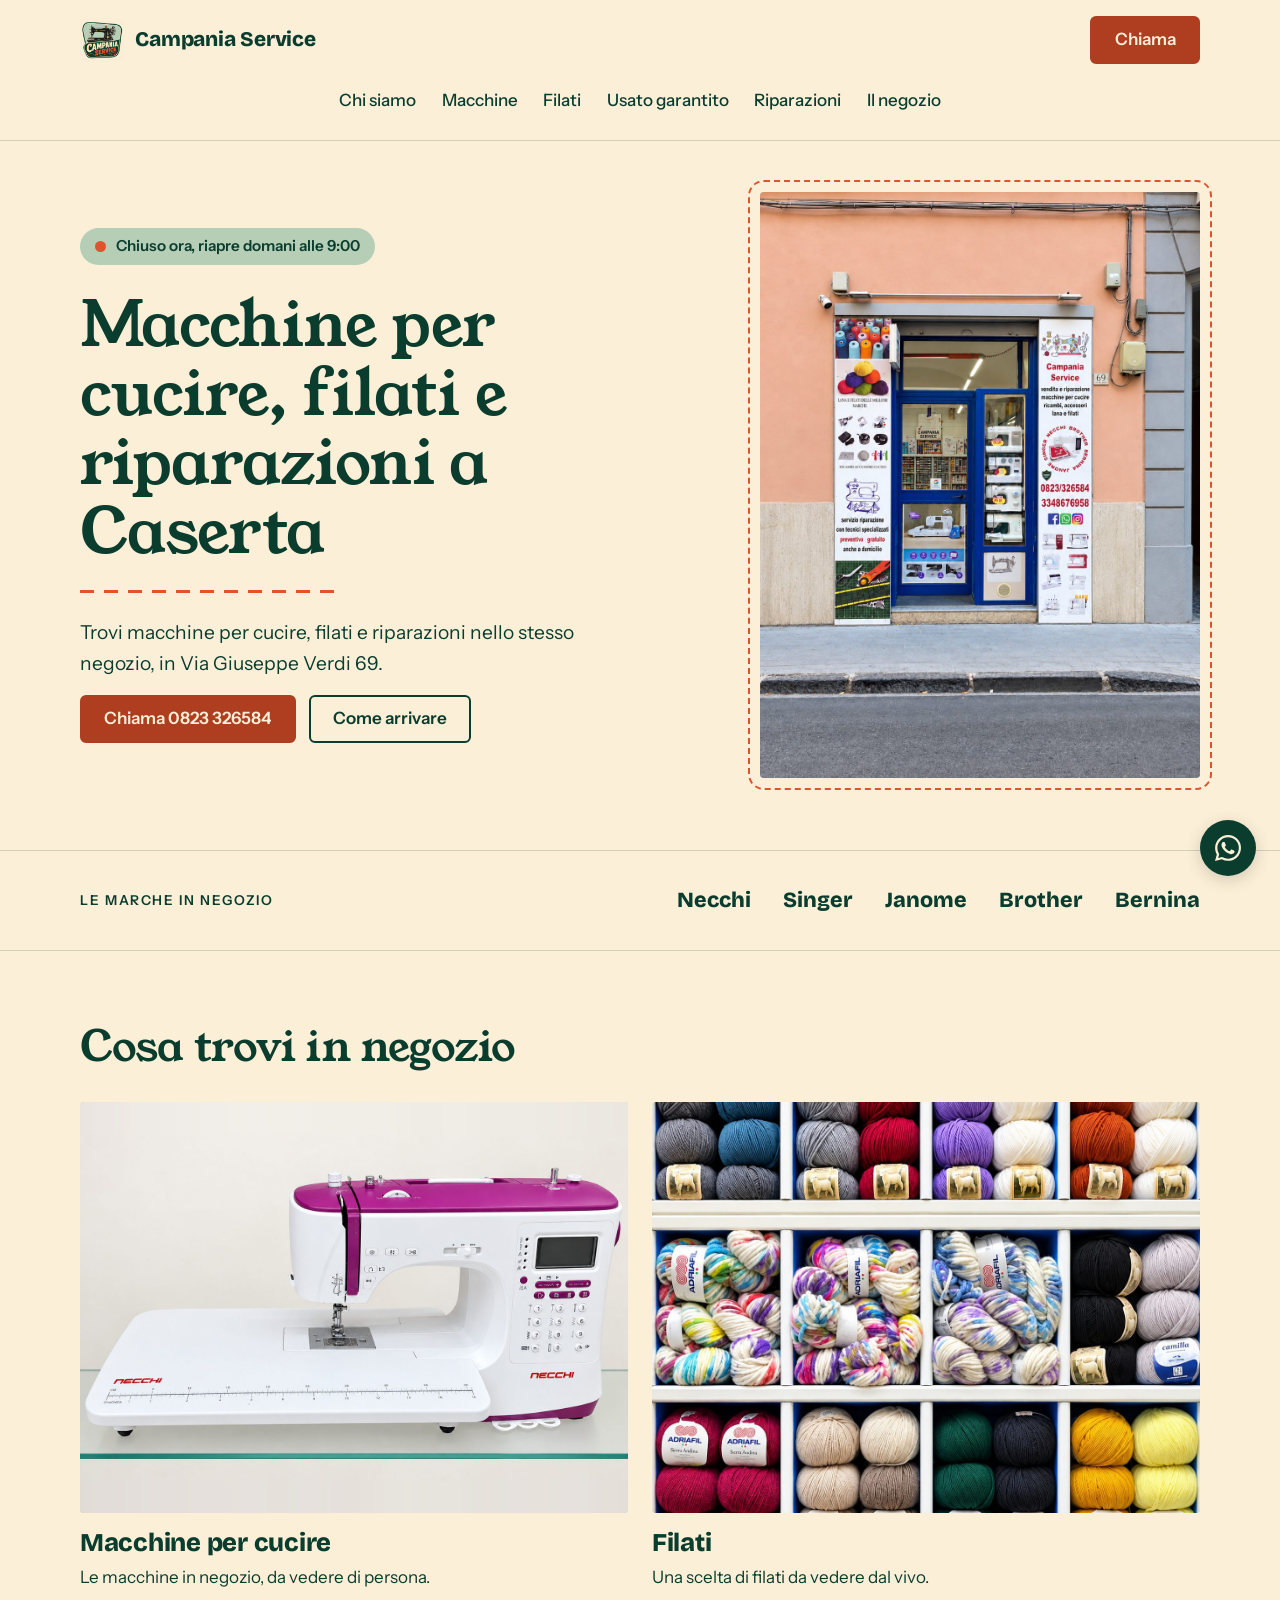
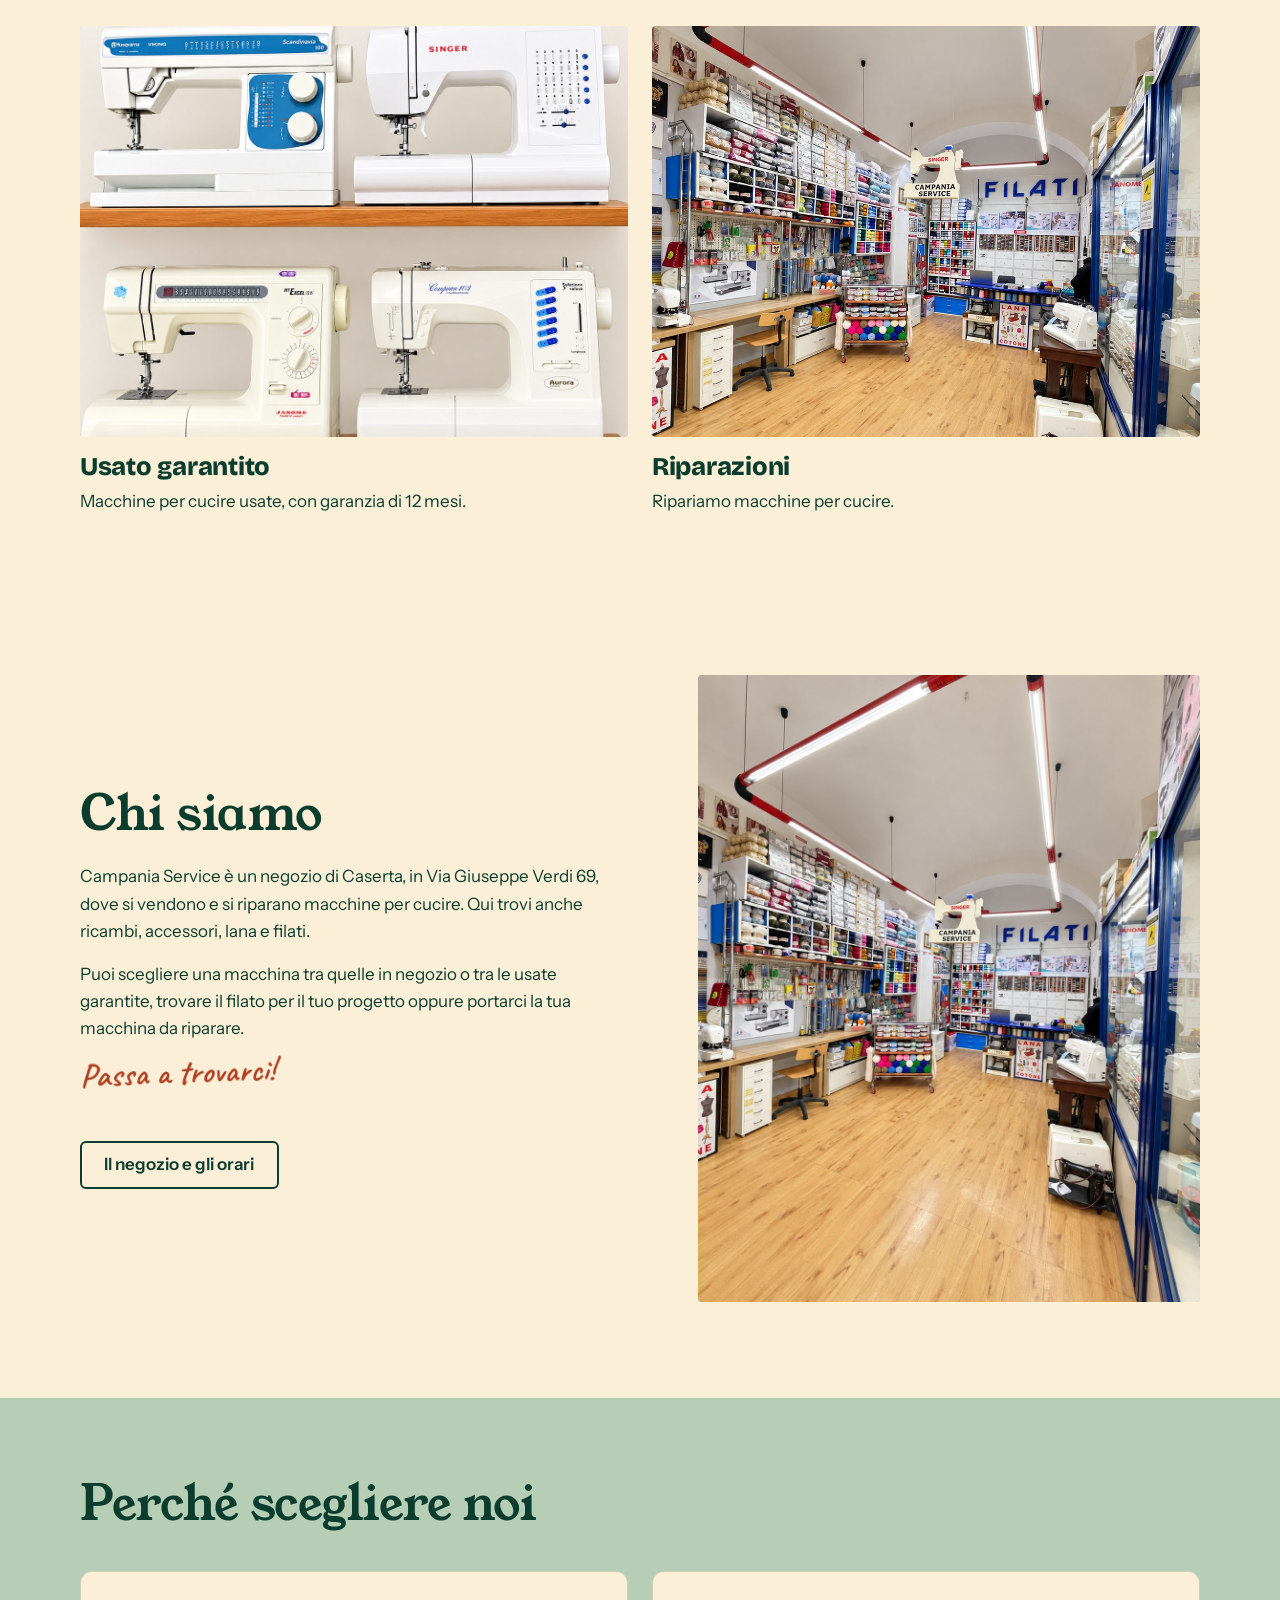
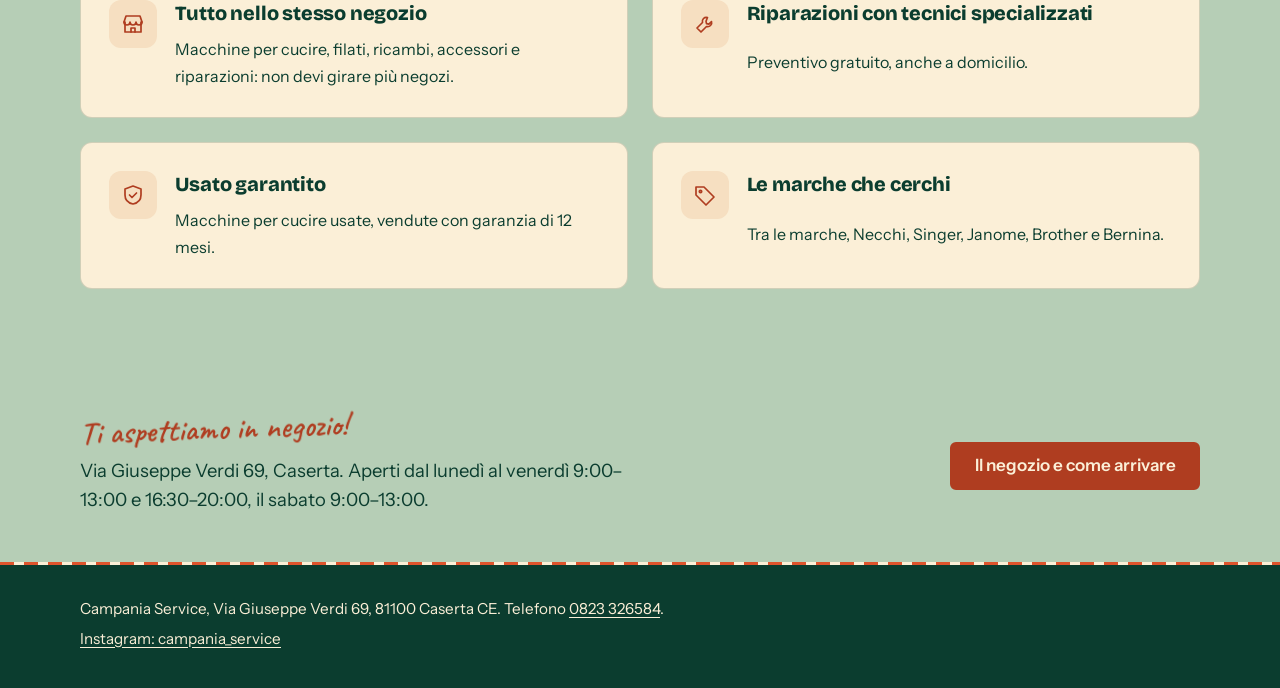
==== index.html @ 5ee9bfbf "Add files via upload" ====
<!DOCTYPE html>

<html lang="it">
<head>
<meta charset="utf-8"/>
<meta content="width=device-width, initial-scale=1" name="viewport"/>
<title>Campania Service | Macchine per cucire, filati e riparazioni a Caserta</title>
<meta content="Campania Service a Caserta: macchine per cucire, usato garantito, filati e riparazioni. Via Giuseppe Verdi 69. Telefono 0823 326584." name="description"/>
<meta content="website" property="og:type"/>
<meta content="it_IT" property="og:locale"/>
<meta content="Campania Service | Macchine per cucire, filati e riparazioni a Caserta" property="og:title"/>
<meta content="Macchine per cucire, usato garantito, filati e riparazioni in Via Giuseppe Verdi 69, Caserta." property="og:description"/>
<meta content="#0B3D2F" name="theme-color"/>
<link href="images/favicon.png" rel="icon" type="image/png"/>
<link href="images/apple-touch-icon.png" rel="apple-touch-icon"/>
<link href="https://fonts.googleapis.com" rel="preconnect"/>
<link crossorigin="" href="https://fonts.gstatic.com" rel="preconnect"/>
<link href="https://fonts.googleapis.com/css2?family=Bricolage+Grotesque:opsz,wght@12..96,600;12..96,800&amp;family=Caveat:wght@600&amp;family=Instrument+Sans:wght@400;500;600&amp;family=Young+Serif&amp;display=swap" rel="stylesheet"/>

<link href="style.css?v=20261009-verde" rel="stylesheet"/>
<script type="application/ld+json">
{
  "@context": "https://schema.org",
  "@type": "LocalBusiness",
  "name": "Campania Service",
  "description": "Negozio di macchine per cucire, usato garantito, filati e riparazioni a Caserta.",
  "telephone": "+390823326584",
  "address": {
    "@type": "PostalAddress",
    "streetAddress": "Via Giuseppe Verdi, 69",
    "postalCode": "81100",
    "addressLocality": "Caserta",
    "addressRegion": "CE",
    "addressCountry": "IT"
  },
  "sameAs": ["https://instagram.com/campania_service"],
  "openingHoursSpecification": [
    {"@type": "OpeningHoursSpecification", "dayOfWeek": ["Monday","Tuesday","Wednesday","Thursday","Friday"], "opens": "09:00", "closes": "13:00"},
    {"@type": "OpeningHoursSpecification", "dayOfWeek": ["Monday","Tuesday","Wednesday","Thursday","Friday"], "opens": "16:30", "closes": "20:00"},
    {"@type": "OpeningHoursSpecification", "dayOfWeek": "Saturday", "opens": "09:00", "closes": "13:00"}
  ]
}
</script>
</head>
<body>
<a class="skip" href="#contenuto">Vai al contenuto</a>
<header>
<div class="wrap bar">
<a class="brand" href="index.html"><img alt="" class="brand-mark" height="1254" src="images/logo-campania-service.jpg" width="1254"/><span>Campania Service</span></a>
<nav aria-label="Menu principale">
<a href="index.html#chi-siamo">Chi siamo</a>
<a href="macchine.html">Macchine</a>
<a href="filati.html">Filati</a>
<a href="usato-garantito.html">Usato garantito</a>
<a href="riparazioni.html">Riparazioni</a>
<a href="il-negozio.html">Il negozio</a>
</nav>
<a class="btn primary" href="tel:+390823326584">Chiama</a>
</div>
</header>
<main id="contenuto">
<section class="hero">
<div class="wrap">
<div>
<p class="status" data-state="unknown" id="status">Controllo gli orari</p>
<h1>Macchine per cucire, filati e riparazioni a Caserta</h1>
<div aria-hidden="true" class="stitch draw"></div>
<p class="lead">Trovi macchine per cucire, filati e riparazioni nello stesso negozio, in Via Giuseppe Verdi 69.</p>
<div class="btns">
<a class="btn primary" href="tel:+390823326584">Chiama 0823 326584</a>
<a class="btn" href="https://www.google.com/maps/search/?api=1&amp;query=Campania%20Service%20Via%20Giuseppe%20Verdi%2069%2081100%20Caserta%20CE" rel="noopener" target="_blank">Come arrivare</a>
</div>
</div>
<div class="frame rv">
<img alt="Facciata del negozio Campania Service in Via Giuseppe Verdi 69, a Caserta" fetchpriority="high" height="1400" src="images/facciata.jpg" width="1050"/>
</div>
</div>
</section>
<section aria-label="Marche in negozio" class="brand-strip"><div class="wrap"><p>Le marche in negozio</p><div class="brand-list"><span>Necchi</span><span>Singer</span><span>Janome</span><span>Brother</span><span>Bernina</span></div></div></section>
<section class="home-sec">
<div class="wrap">
<h2 class="fx">Cosa trovi in negozio</h2>
<div class="tiles">
<a class="tile" href="macchine.html">
<span class="frame rv"><img alt="Macchina per cucire Necchi viola" height="883" loading="lazy" src="images/macchine-1.jpg" width="1400"/></span>
<h3 class="fx">Macchine per cucire</h3>
<p class="fx">Le macchine in negozio, da vedere di persona.</p>
</a>
<a class="tile" href="filati.html">
<span class="frame rv"><img alt="Gomitoli di lana colorati" height="1254" loading="lazy" src="images/filati-1.jpg" width="1254"/></span>
<h3 class="fx">Filati</h3>
<p class="fx">Una scelta di filati da vedere dal vivo.</p>
</a>
<a class="tile" href="usato-garantito.html">
<span class="frame rv"><img alt="Macchine per cucire usate garantite" height="1221" loading="lazy" src="images/usato-1.jpg" width="1289"/></span>
<h3 class="fx">Usato garantito</h3>
<p class="fx">Macchine per cucire usate, con garanzia di 12 mesi.</p>
</a>
<a class="tile" href="riparazioni.html">
<span class="frame rv"><img alt="Interno del negozio" height="1400" loading="lazy" src="images/interno-1.jpg" style="object-position:center 45%" width="1050"/></span>
<h3 class="fx">Riparazioni</h3>
<p class="fx">Ripariamo macchine per cucire.</p>
</a>
</div>
</div>
</section>
<section class="about" id="chi-siamo">
<div class="wrap about-grid">
<div class="about-text">
<h2 class="fx">Chi siamo</h2>
<p class="fx">Campania Service è un negozio di Caserta, in Via Giuseppe Verdi 69, dove si vendono e si riparano macchine per cucire. Qui trovi anche ricambi, accessori, lana e filati.</p>
<p class="fx">Puoi scegliere una macchina tra quelle in negozio o tra le usate garantite, trovare il filato per il tuo progetto oppure portarci la tua macchina da riparare.</p>
<p class="hand fx">Passa a trovarci!</p>
<div class="btns fx"><a class="btn" href="il-negozio.html">Il negozio e gli orari</a></div>
</div>
<div class="about-photos">
<div class="frame rv about-main"><img alt="Interno del negozio: scaffali di lana e filati, macchine per cucire in vetrina" height="1400" loading="lazy" src="images/interno-1.jpg" width="1050"/></div>
</div>
</div>
</section>
<section class="why" id="perche">
<div class="wrap">
<h2 class="fx">Perché scegliere noi</h2>
<div class="why-grid">
<article class="why-item fx">
<span class="ico"><svg aria-hidden="true" fill="none" height="24" stroke="currentColor" stroke-width="1.7" viewbox="0 0 24 24" width="24"><path d="M4 10v10h16V10"></path><path d="M3 10l2-6h14l2 6"></path><path d="M3 10c0 1.7 1.3 3 3 3s3-1.3 3-3c0 1.7 1.3 3 3 3s3-1.3 3-3c0 1.7 1.3 3 3 3s3-1.3 3-3"></path><path d="M10 20v-4h4v4"></path></svg></span>
<h3>Tutto nello stesso negozio</h3>
<p>Macchine per cucire, filati, ricambi, accessori e riparazioni: non devi girare più negozi.</p>
</article>
<article class="why-item fx">
<span class="ico"><svg aria-hidden="true" fill="none" height="24" stroke="currentColor" stroke-width="1.7" viewbox="0 0 24 24" width="24"><path d="M14.5 5.5a4 4 0 00-5 5L4 16l4 4 5.5-5.5a4 4 0 005-5l-2.6 2.6-2.4-.5-.5-2.4z"></path></svg></span>
<h3>Riparazioni con tecnici specializzati</h3>
<p>Preventivo gratuito, anche a domicilio.</p>
</article>
<article class="why-item fx">
<span class="ico"><svg aria-hidden="true" fill="none" height="24" stroke="currentColor" stroke-width="1.7" viewbox="0 0 24 24" width="24"><path d="M12 3l8 3v6c0 4.5-3.2 8-8 9-4.8-1-8-4.5-8-9V6z"></path><path d="M8.5 12l2.5 2.5 4.5-4.5"></path></svg></span>
<h3>Usato garantito</h3>
<p>Macchine per cucire usate, vendute con garanzia di 12 mesi.</p>
</article>
<article class="why-item fx">
<span class="ico"><svg aria-hidden="true" fill="none" height="24" stroke="currentColor" stroke-width="1.7" viewbox="0 0 24 24" width="24"><path d="M3 12V4h8l10 10-8 8z"></path><circle cx="7.5" cy="8.5" r="1.2"></circle></svg></span>
<h3>Le marche che cerchi</h3>
<p>Tra le marche, Necchi, Singer, Janome, Brother e Bernina.</p>
</article>
</div>
</div>
</section>
<section class="band">
<div class="wrap fx">
<div>
<p class="hand">Ti aspettiamo in negozio!</p>
<p>Via Giuseppe Verdi 69, Caserta. Aperti dal lunedì al venerdì 9:00–13:00 e 16:30–20:00, il sabato 9:00–13:00.</p>
</div>
<a class="btn primary" href="il-negozio.html">Il negozio e come arrivare</a>
</div>
</section>
</main>
<div aria-hidden="true" class="stitch"></div>
<footer>
<div class="wrap">
<p>Campania Service, Via Giuseppe Verdi 69, 81100 Caserta CE. Telefono <a href="tel:+390823326584">0823 326584</a>.</p>
<p><a href="https://instagram.com/campania_service" rel="noopener" target="_blank">Instagram: campania_service</a></p>
</div>
</footer>
<script src="script.js?v=20261009-2"></script>

<a class="whatsapp-float" href="https://wa.me/393348676958" target="_blank" rel="noopener noreferrer" aria-label="Scrivici su WhatsApp al +39 334 867 6958" title="Scrivici su WhatsApp">
  <svg xmlns="http://www.w3.org/2000/svg" width="26" height="26" viewBox="0 0 24 24" aria-hidden="true" focusable="false">
    <path fill="currentColor" d="M20.52 3.48A11.88 11.88 0 0 0 12.04 0C5.46 0 .11 5.35.11 11.93c0 2.1.55 4.16 1.6 5.98L0 24l6.25-1.64a11.9 11.9 0 0 0 5.79 1.48h.01c6.58 0 11.94-5.35 11.94-11.93a11.85 11.85 0 0 0-3.47-8.43ZM12.04 21.82a9.9 9.9 0 0 1-5.04-1.38l-.36-.21-3.71.97.99-3.62-.24-.37a9.89 9.89 0 0 1-1.51-5.28c0-5.46 4.44-9.9 9.91-9.9a9.83 9.83 0 0 1 7 2.9 9.83 9.83 0 0 1 2.9 7c0 5.46-4.45 9.89-9.94 9.89Zm5.44-7.41c-.3-.15-1.76-.87-2.03-.97-.27-.1-.47-.15-.67.15-.2.3-.77.97-.94 1.17-.17.2-.35.22-.65.07-.3-.15-1.26-.46-2.4-1.48-.89-.79-1.48-1.76-1.66-2.06-.17-.3-.02-.46.13-.61.13-.13.3-.35.45-.52.15-.17.2-.3.3-.5.1-.2.05-.37-.02-.52-.08-.15-.67-1.61-.92-2.21-.24-.58-.49-.5-.67-.51h-.57c-.2 0-.52.07-.79.37-.27.3-1.04 1.02-1.04 2.49s1.07 2.89 1.21 3.09c.15.2 2.1 3.2 5.08 4.49.71.3 1.26.49 1.69.62.71.23 1.35.2 1.86.12.57-.08 1.76-.72 2.01-1.41.25-.7.25-1.29.17-1.41-.07-.13-.27-.2-.57-.35Z"/>
  </svg>
</a>
</body>
</html>
---- style.css ----
:root{
  --ink:#0B3D2F; --paper:#FBEFD7; --mist:#B6CEB6; --denim:#365B46; --thread:#DF542D; --thread-strong:#AF3D20;
  --line:rgba(11,61,47,.18);
  --display:"Young Serif",Georgia,"Times New Roman",serif;
  --head:"Bricolage Grotesque","Arial Narrow",system-ui,sans-serif;
  --hand:"Caveat","Segoe Script","Bradley Hand",cursive;
  --body:"Instrument Sans",system-ui,-apple-system,"Segoe UI",sans-serif;
}
*{box-sizing:border-box}
[hidden]{display:none!important}
html{scroll-behavior:smooth;scroll-padding-top:84px}
body{margin:0;background:var(--paper);color:var(--ink);font:400 1.0625rem/1.6 var(--body)}
img{display:block;max-width:100%}
a{color:inherit}
h1,h2{font-family:var(--display);font-weight:400;line-height:1.1;letter-spacing:-.01em;margin:0}
h3{font-family:var(--head);font-weight:800;line-height:1.1;letter-spacing:-.01em;margin:0}
p{margin:0 0 1rem}
.wrap{width:min(1120px,100% - 2.5rem);margin-inline:auto}
.sr{position:absolute;width:1px;height:1px;overflow:hidden;clip:rect(0 0 0 0);white-space:nowrap}
:focus-visible{outline:3px solid var(--thread);outline-offset:3px}
.skip{position:absolute;left:1rem;top:-4rem;background:var(--ink);color:#FBEFD7;padding:.6rem 1rem;z-index:20}
.skip:focus{top:1rem}

/* punto cucito: motivo ricorrente */
.stitch{height:3px;background:repeating-linear-gradient(90deg,var(--thread) 0 14px,transparent 14px 24px)}
.draw{clip-path:inset(0 100% 0 0);animation:draw 1.2s .25s ease-out forwards}
@keyframes draw{to{clip-path:inset(0 0 0 0)}}

/* header e menu */
header{position:sticky;top:0;z-index:10;background:rgba(251,239,215,.95);backdrop-filter:blur(6px);border-bottom:1px solid var(--line)}
.bar{display:flex;align-items:center;justify-content:space-between;gap:1rem;min-height:68px}
.brand{display:inline-flex;align-items:center;gap:.7rem;font-family:var(--head);font-weight:800;font-size:1.3rem;letter-spacing:-.01em;text-decoration:none}
.brand-mark{height:44px;width:auto}
nav{display:flex;gap:1.6rem;font-weight:500}
nav a{text-decoration:none;padding:.4rem 0;border-bottom:2px solid transparent}
nav a:hover,nav a[aria-current="page"]{border-color:var(--thread)}

/* bottoni */
.btn{display:inline-flex;align-items:center;justify-content:center;min-height:48px;padding:0 1.4rem;border-radius:6px;font-weight:600;text-decoration:none;border:2px solid var(--ink);background:transparent;color:inherit;transition:background .15s,color .15s}
.btn:hover{background:var(--ink);color:#FBEFD7}
.btn.primary{background:var(--thread-strong);border-color:var(--thread-strong);color:#FBEFD7}
.btn.primary:hover{background:#893019;border-color:#893019}
.dark .btn{border-color:#FBEFD7}
.dark .btn:hover{background:#FBEFD7;color:var(--ink)}
.dark .btn.primary{background:var(--thread-strong);border-color:var(--thread-strong);color:#FBEFD7}
.dark .btn.primary:hover{background:#FBEFD7;border-color:#FBEFD7;color:var(--ink)}
.btns{display:flex;flex-wrap:wrap;gap:.8rem}

/* cornici foto */
.frame{position:relative;display:block;width:100%;aspect-ratio:4/3;overflow:hidden;background:var(--mist);border-radius:4px}
.frame img{position:absolute;inset:0;width:100%;height:100%;object-fit:cover}
button.frame{border:0;padding:0;cursor:zoom-in;font:inherit}
.dark .frame{background:#164D39}

/* titolo di pagina */
.page-title{padding:3.2rem 0 2rem}
.page-title h1{font-size:clamp(2.2rem,4.6vw,3.5rem)}
.page-title .stitch{width:min(260px,60%);margin:1.4rem 0}
.page-title p{max-width:38rem;font-size:1.15rem}

/* gallerie */
.gal{display:grid;grid-template-columns:repeat(auto-fill,minmax(280px,1fr));gap:1rem}
.gal.two{grid-template-columns:repeat(2,1fr)}
.gallery-sec{padding:0 0 4.5rem}
.dark{background:var(--ink);color:#FBEFD7}
.dark .page-title{padding-top:3.2rem}
.dark .gallery-sec{padding-bottom:4.5rem}

/* fascia con invito all'azione */
.band{background:var(--mist);padding:3rem 0}
.band .wrap{display:flex;flex-wrap:wrap;align-items:center;justify-content:space-between;gap:1.5rem 3rem}
.band p{max-width:36rem;margin:0;font-size:1.15rem}

/* home */
.hero{padding:3.2rem 0 4.5rem}
.hero .wrap{display:grid;grid-template-columns:1.05fr .95fr;gap:3.5rem;align-items:center}
.hero h1{font-size:clamp(2.4rem,4.9vw,4.1rem)}
.hero .stitch{width:min(260px,60%);margin:1.5rem 0}
.hero p.lead{font-size:1.2rem;max-width:34rem}
.hero .frame{outline:2px dashed var(--thread);outline-offset:10px;aspect-ratio:3/4;max-width:440px;justify-self:end}
.status{display:inline-flex;align-items:center;gap:.6rem;padding:.4rem .95rem;border-radius:999px;background:var(--mist);font-weight:600;font-size:.95rem;margin-bottom:1.6rem}
.status::before{content:"";width:.7rem;height:.7rem;border-radius:50%;background:var(--denim)}
.status[data-state="open"]::before{background:#0B3D2F}
.status[data-state="closed"]::before{background:var(--thread)}
.home-sec{padding:4.5rem 0}
.home-sec h2{font-size:clamp(1.9rem,3.6vw,2.7rem);margin-bottom:2rem}
.tiles{display:grid;grid-template-columns:repeat(2,1fr);gap:2.2rem 1.5rem}
.tile{display:block;text-decoration:none}
.tile h3{font-size:1.6rem;margin:1rem 0 .4rem}
.tile p{margin:0;max-width:30rem}
.tile:hover h3{text-decoration:underline;text-decoration-color:var(--thread);text-decoration-thickness:3px;text-underline-offset:5px}

/* testo semplice (riparazioni) */
.text-sec{padding:0 0 4.5rem}
.facts{max-width:38rem;margin:0 0 2rem;padding:0;list-style:none;border-top:1px dashed var(--line)}
.facts li{padding:.8rem 0;border-bottom:1px dashed var(--line)}

/* contatti */
.contact{display:grid;grid-template-columns:1fr 1fr;gap:3rem;align-items:start;padding:3.5rem 0 4.5rem}
.contact h2{font-size:clamp(1.9rem,3.6vw,2.5rem);margin-bottom:1.2rem}
address{font-style:normal;margin-bottom:1.2rem}
.hours{border-collapse:collapse;width:100%;max-width:26rem;margin-bottom:1.6rem}
.hours th,.hours td{text-align:left;padding:.55rem 0;border-bottom:1px dashed var(--line);font-weight:400;vertical-align:top}
.hours th{width:7.5rem}
.hours tr.today th,.hours tr.today td{font-weight:600}
.map{width:100%;height:100%;min-height:340px;border:0;border-radius:4px;background:var(--mist)}

footer{background:var(--ink);color:#FBEFD7;padding:2rem 0;font-size:.95rem}
footer p{margin:0 0 .3rem}
footer a{text-underline-offset:3px}

/* foto ingrandita */
dialog{border:0;padding:0;background:transparent;max-width:min(96vw,1100px);overflow:visible}
dialog::backdrop{background:rgba(24,31,27,.9)}
dialog img{max-height:84vh;width:auto;margin:0 auto;border-radius:4px}
dialog .x{display:block;margin:0 0 .6rem auto;min-height:44px;padding:0 1.1rem;border:2px solid #FBEFD7;border-radius:6px;background:transparent;color:#FBEFD7;font:600 1rem var(--body);cursor:pointer}
dialog .x:hover{background:#FBEFD7;color:var(--ink)}

@media (max-width:900px){
  .hero .frame{justify-self:center;width:min(100%,440px)}
  .bar{flex-wrap:wrap;gap:.2rem 1rem;padding:.6rem 0 0}
  .brand{order:1;font-size:1.15rem;gap:.55rem}
  .brand-mark{height:38px}
  .bar > .btn{order:2;margin-left:auto;min-height:42px;padding:0 1.1rem}
  nav{order:3;width:100%;gap:1.3rem;overflow-x:auto;white-space:nowrap;padding-bottom:.2rem}
  .hero .wrap,.contact{grid-template-columns:1fr}
  .hero .wrap{gap:2.5rem}
  .hero{padding-top:2rem}
  .home-sec{padding:3.2rem 0}
  .page-title{padding-top:2.2rem}
  .contact{padding:2.5rem 0 3.2rem}
}
@media (max-width:620px){
  .tiles{grid-template-columns:1fr}
  .gal{grid-template-columns:repeat(2,1fr);gap:.7rem}
  .gal.two{grid-template-columns:1fr}
  .btns .btn{width:100%}
}
@media (prefers-reduced-motion:reduce){
  html{scroll-behavior:auto}
  .draw{animation:none;clip-path:none}
}

/* gallerie con foto di forme diverse: si vedono intere, a colonne */
.gal.natural{display:block;columns:3 260px;column-gap:1rem}
.gal.natural .frame{aspect-ratio:auto;margin:0 0 1rem;break-inside:avoid}
.gal.natural .frame img{position:static;height:auto}
.gal.portrait .frame{aspect-ratio:3/4}
@media (max-width:620px){
  .gal.natural{columns:2;column-gap:.7rem}
  .gal.natural .frame{margin-bottom:.7rem}
  .gal.two.portrait{grid-template-columns:repeat(2,1fr);gap:.7rem}
}

/* telefoni stretti: nome e pulsante restano sulla stessa riga */
@media (max-width:430px){
  .brand{font-size:1.02rem;gap:.5rem}
  .brand-mark{height:34px}
  .bar > .btn{padding:0 .9rem}
}

/* due o poche foto grandi, mostrate intere affiancate */
.gal.pair{grid-template-columns:repeat(2,1fr);align-items:start}
.gal.pair .frame{aspect-ratio:auto}
.gal.pair .frame img{position:static;height:auto}
@media (max-width:620px){
  .gal.pair{grid-template-columns:1fr}
}

/* cornici uniformi nelle gallerie */
.gal.square .frame{aspect-ratio:1/1}

/* animazioni leggere: ingrandimento lento della foto e ombra morbida */
.gal .frame,.tile .frame{transition:box-shadow .35s ease}
.gal .frame img,.tile .frame img{transition:transform .6s cubic-bezier(.2,.6,.2,1)}
@media (hover:hover){
  .gal .frame:hover,.tile:hover .frame{box-shadow:0 14px 26px -16px rgba(11,61,47,.45)}
  .gal .frame:hover img,.tile:hover .frame img{transform:scale(1.045)}
  .dark .gal .frame:hover{box-shadow:0 14px 26px -16px rgba(0,0,0,.7)}
}
/* sul telefono: piccola risposta mentre il dito è appoggiato */
.gal .frame:active img,.tile:active .frame img{transform:scale(1.03);transition-duration:.2s}
.btn:active{transform:translateY(1px)}
@media (prefers-reduced-motion:reduce){
  .gal .frame,.tile .frame,.gal .frame img,.tile .frame img{transition:none}
  .gal .frame:hover img,.tile:hover .frame img,.gal .frame:active img,.tile:active .frame img{transform:none}
}

/* =========================================================
   Font: titoli in Young Serif, testi in Instrument Sans,
   titoletti e nome in Bricolage Grotesque, appunti in Caveat
   ========================================================= */
.hand{display:inline-block;font-family:var(--hand);font-weight:600;font-size:2.1rem;line-height:1.05;color:var(--thread-strong);margin:0 0 1.2rem;transform:rotate(-2deg);transform-origin:left center}
.dark .hand{color:#F0B78C}
.band p.hand{font-size:2rem;margin:0 0 .3rem;max-width:none}

/* ---------- entrata della pagina (una sola volta, in sequenza) ---------- */
@keyframes rise{from{opacity:0;transform:translateY(16px)}to{opacity:1;transform:none}}
.hero .wrap > div:first-child > :not(.stitch),
.page-title > :not(.stitch){animation:rise .9s cubic-bezier(.2,.6,.2,1) both}
.hero .wrap > div:first-child > :nth-child(1){animation-delay:.05s}
.hero .wrap > div:first-child > :nth-child(2){animation-delay:.18s}
.hero .wrap > div:first-child > :nth-child(4){animation-delay:.5s}
.hero .wrap > div:first-child > :nth-child(5){animation-delay:.65s}
.page-title > :nth-child(1){animation-delay:.05s}
.page-title > :nth-child(3){animation-delay:.4s}
.page-title > :nth-child(4){animation-delay:.55s}

/* ---------- comparsa allo scorrimento ---------- */
/* foto: si aprono dall'alto verso il basso mentre si assestano */
.js .rv{opacity:0;clip-path:inset(0 0 99.6% 0)}
.js .rv.in{opacity:1;clip-path:inset(-40px);transition:clip-path 1.1s cubic-bezier(.77,0,.18,1) var(--d,0s),opacity .01s var(--d,0s),box-shadow .35s ease}
.js .rv.in img{animation:settle 1.5s cubic-bezier(.2,.6,.2,1) var(--d,0s) backwards}
@keyframes settle{from{transform:scale(1.22)}to{transform:scale(1)}}
/* testi: salgono di poco e compaiono */
.js .fx{opacity:0;transform:translateY(16px)}
.js .fx.in{opacity:1;transform:none;transition:opacity .9s ease var(--d,0s),transform .9s cubic-bezier(.2,.6,.2,1) var(--d,0s)}
/* linee a punto cucito: si cuciono da sinistra */
.js .rs{opacity:0;clip-path:inset(0 99.6% 0 0)}
.js .rs.in{opacity:1;clip-path:inset(0 0 0 0);transition:clip-path 1.5s ease-out,opacity .01s}

/* ---------- chi siamo ---------- */
.about{padding:4.5rem 0}
.about-grid{display:grid;grid-template-columns:1.05fr .95fr;gap:4.5rem;align-items:center}
.about h2,.why h2{font-size:clamp(2rem,4vw,3rem);margin-bottom:1.4rem}
.about-text p{max-width:34rem}
.about-photos{position:relative;padding-bottom:4.2rem}
.about-main{width:78%;margin-left:auto;aspect-ratio:3/4}
.about-side{position:absolute;left:0;bottom:0;width:56%;aspect-ratio:4/3;outline:2px dashed var(--thread);outline-offset:8px;background:var(--mist)}

/* ---------- perché sceglierci / riparazioni ---------- */
.why{padding:4.5rem 0}
.why-grid{display:grid;grid-template-columns:repeat(2,1fr);gap:2.6rem 3.5rem;margin-top:2.6rem}
.why-grid.three{grid-template-columns:repeat(3,1fr);gap:2.4rem;margin-top:0}
.why.flat{padding-top:0}
.why-item{display:grid;grid-template-columns:auto 1fr;gap:0 1.3rem;align-items:start}
.ico{grid-row:span 2;display:grid;place-items:center;width:64px;height:64px;border:2px dashed var(--thread);border-radius:50%}
.ico svg{width:30px;height:30px;fill:none;stroke:var(--thread);stroke-width:1.7;stroke-linecap:round;stroke-linejoin:round;transition:transform .5s cubic-bezier(.2,.6,.2,1)}
.why-item h3{font-size:1.4rem;margin:.3rem 0 .45rem}
.why-item p{margin:0;max-width:30rem}
.dark .why-item p{color:rgba(251,239,215,.86)}
@media (hover:hover){
  .why-item:hover .ico svg{transform:rotate(-9deg) scale(1.12)}
}

/* ---------- usato: due foto uguali ---------- */
.gal.pair .frame{aspect-ratio:1/1}
.gal.pair .frame img{position:absolute;height:100%}

@media (max-width:900px){
  .about{padding:3.2rem 0}
  .about-grid{grid-template-columns:1fr;gap:2.8rem}
  .why{padding:3.2rem 0}
  .why-grid,.why-grid.three{grid-template-columns:1fr;gap:2rem}
  .why.flat{padding-top:0}
}
@media (max-width:620px){
  .gal.pair{grid-template-columns:1fr}
}

/* ---------- chi preferisce meno movimento ---------- */
@media (prefers-reduced-motion:reduce){
  .js .rv,.js .rv.in,.js .fx,.js .fx.in,.js .rs,.js .rs.in{clip-path:none;opacity:1;transform:none;transition:none}
  .js .rv.in img{animation:none}
  .hero .wrap > div:first-child > *,.page-title > *{animation:none}
  .ticker-track{animation:none;width:auto;justify-content:center}
  .ticker-set + .ticker-set,.ticker .rep{display:none}
}

/* Layout condiviso: navigazione visibile e sezioni ben distanziate. */
html{scroll-padding-top:150px}
.bar{flex-wrap:wrap;gap:1rem;padding:1rem 0}
.brand{order:1}.bar>.btn{order:2;margin-left:auto}
nav{order:3;width:100%;display:flex;flex-wrap:wrap;justify-content:center;gap:.25rem 1.6rem;overflow:visible;white-space:normal}
nav a{padding:.45rem 0}
.brand-strip{padding:2rem 0;border-block:1px solid var(--line);background:#FBEFD7}
.brand-strip .wrap{display:flex;flex-wrap:wrap;align-items:center;justify-content:space-between;gap:1rem 2rem}
.brand-strip p{margin:0;font-size:.85rem;font-weight:600;text-transform:uppercase;letter-spacing:.12em}
.brand-list{display:flex;flex-wrap:wrap;gap:1rem 2rem}
.brand-list span{font-family:var(--head);font-size:1.35rem;font-weight:800}
.about{padding:5.5rem 0 6rem}
.about-grid{gap:4rem}.about-grid>*{min-width:0}
.about-photos{padding:0}.about-main{width:100%;margin:0;aspect-ratio:4/5}
.about-text .btns{margin-top:1.75rem}
.why{padding:5rem 0;background:var(--mist);color:var(--ink)}
.why-grid{gap:1.5rem;margin-top:2.5rem}
.why-item{padding:1.75rem;border:1px solid var(--line);border-radius:12px;background:#FBEFD7;grid-template-columns:48px minmax(0,1fr);gap:0 1.1rem}
.ico{width:48px;height:48px;border:0;background:#F6DFC1;border-radius:12px;color:var(--thread-strong)}
.ico svg{display:block;width:24px!important;height:24px!important;max-width:24px;max-height:24px;fill:none;stroke:currentColor}
.why-item h3{font-size:1.25rem;line-height:1.3;margin:0 0 .65rem}
.why-item p{font-size:1rem;line-height:1.65}
.why.flat{padding:1rem 0 4rem;background:transparent}
.page-title{padding:3.5rem 0 2.75rem}.page-title p{margin-bottom:0;max-width:48rem}
.page-title .btns{margin-top:1.75rem}
.catalog{display:grid;grid-template-columns:repeat(3,minmax(0,1fr));gap:1.75rem}
.catalog.two{grid-template-columns:repeat(2,minmax(0,1fr))}
.product-card{min-width:0;overflow:hidden;background:#FBEFD7;border:1px solid var(--line);border-radius:12px;display:flex;flex-direction:column}
.product-card .frame{border-radius:0;aspect-ratio:4/3;background:#F1E5CB}
.product-card .frame img{object-fit:contain}
.product-copy{padding:1.5rem;flex:1}
.product-copy h2,.advice-card h2{font:800 1.35rem/1.3 var(--head);letter-spacing:-.01em;margin:0 0 .8rem}
.product-copy p{font-size:1rem;line-height:1.7;margin:0;color:var(--denim)}
.advice-card{padding:2rem;background:var(--ink);color:#FBEFD7;justify-content:center;gap:1rem}
.advice-card p,.advice-card h2{margin:0}.advice-card .btn{align-self:start}
.eyebrow{font-size:.8rem;font-weight:600;letter-spacing:.12em;text-transform:uppercase}
.catalog-note{margin:2rem 0 0;max-width:52rem;font-size:.95rem;color:var(--denim)}
.dark .product-card{background:#164D39;border-color:rgba(251,239,215,.2)}
.dark .product-copy p{color:#FBEFD7}
.help-section{padding:0 0 4rem}.help-section>h2{font-size:clamp(1.8rem,3vw,2.6rem);margin-bottom:2rem}
.help-grid{display:grid;grid-template-columns:repeat(3,minmax(0,1fr));gap:2rem}
.help-grid h3{font-size:1.2rem;line-height:1.4;margin-bottom:.75rem}.help-grid p{margin:0}
@media(max-width:900px){
 .about-grid{gap:3rem}.about{padding:4rem 0}.why{padding:4rem 0}
 .catalog{grid-template-columns:repeat(2,minmax(0,1fr))}
 .why-grid,.why-grid.three{grid-template-columns:1fr}
 .help-grid{grid-template-columns:1fr;gap:1.5rem}
}
@media(max-width:620px){
 html{scroll-padding-top:190px}
 .wrap{width:calc(100% - 2rem)}
 nav{justify-content:flex-start;gap:.25rem 1rem;font-size:.9rem}
 .bar{gap:.75rem}.brand{font-size:1.02rem}.brand-mark{height:34px}
 .catalog,.catalog.two{grid-template-columns:1fr;gap:1.5rem}
 .product-copy{padding:1.4rem}.product-card .frame{aspect-ratio:4/3}
 .brand-list{gap:.65rem 1.25rem}.brand-list span{font-size:1.15rem}
 .about-grid{gap:2.75rem}.about{padding:3.5rem 0 4rem}
 .why-item{padding:1.4rem;gap:0 1rem}
 .hero .frame{outline-offset:5px}
 .page-title{padding:2.5rem 0 2rem}
}

/* Pulsante WhatsApp fisso, accessibile su desktop e smartphone. */
.whatsapp-float{
 position:fixed;right:max(24px,env(safe-area-inset-right));bottom:max(24px,env(safe-area-inset-bottom));
 z-index:50;display:flex;align-items:center;justify-content:center;width:56px;height:56px;
 border-radius:50%;background:#0B3D2F;color:#FBEFD7;text-decoration:none;
 box-shadow:0 4px 16px rgba(0,0,0,.16);transition:transform .2s ease,background-color .2s ease,box-shadow .2s ease;
}
.whatsapp-float svg{display:block;width:26px;height:26px;flex:none}
.whatsapp-float:focus-visible{outline:3px solid var(--ink);outline-offset:4px}
@media(hover:hover){.whatsapp-float:hover{background:#164D39;transform:translateY(-3px);box-shadow:0 6px 20px rgba(0,0,0,.2)}}
.whatsapp-float:active{transform:scale(.96)}
@media(max-width:620px){.whatsapp-float{right:max(16px,env(safe-area-inset-right));bottom:max(16px,env(safe-area-inset-bottom))}}
@media(prefers-reduced-motion:reduce){.whatsapp-float{transition:none}.whatsapp-float:hover,.whatsapp-float:active{transform:none}}
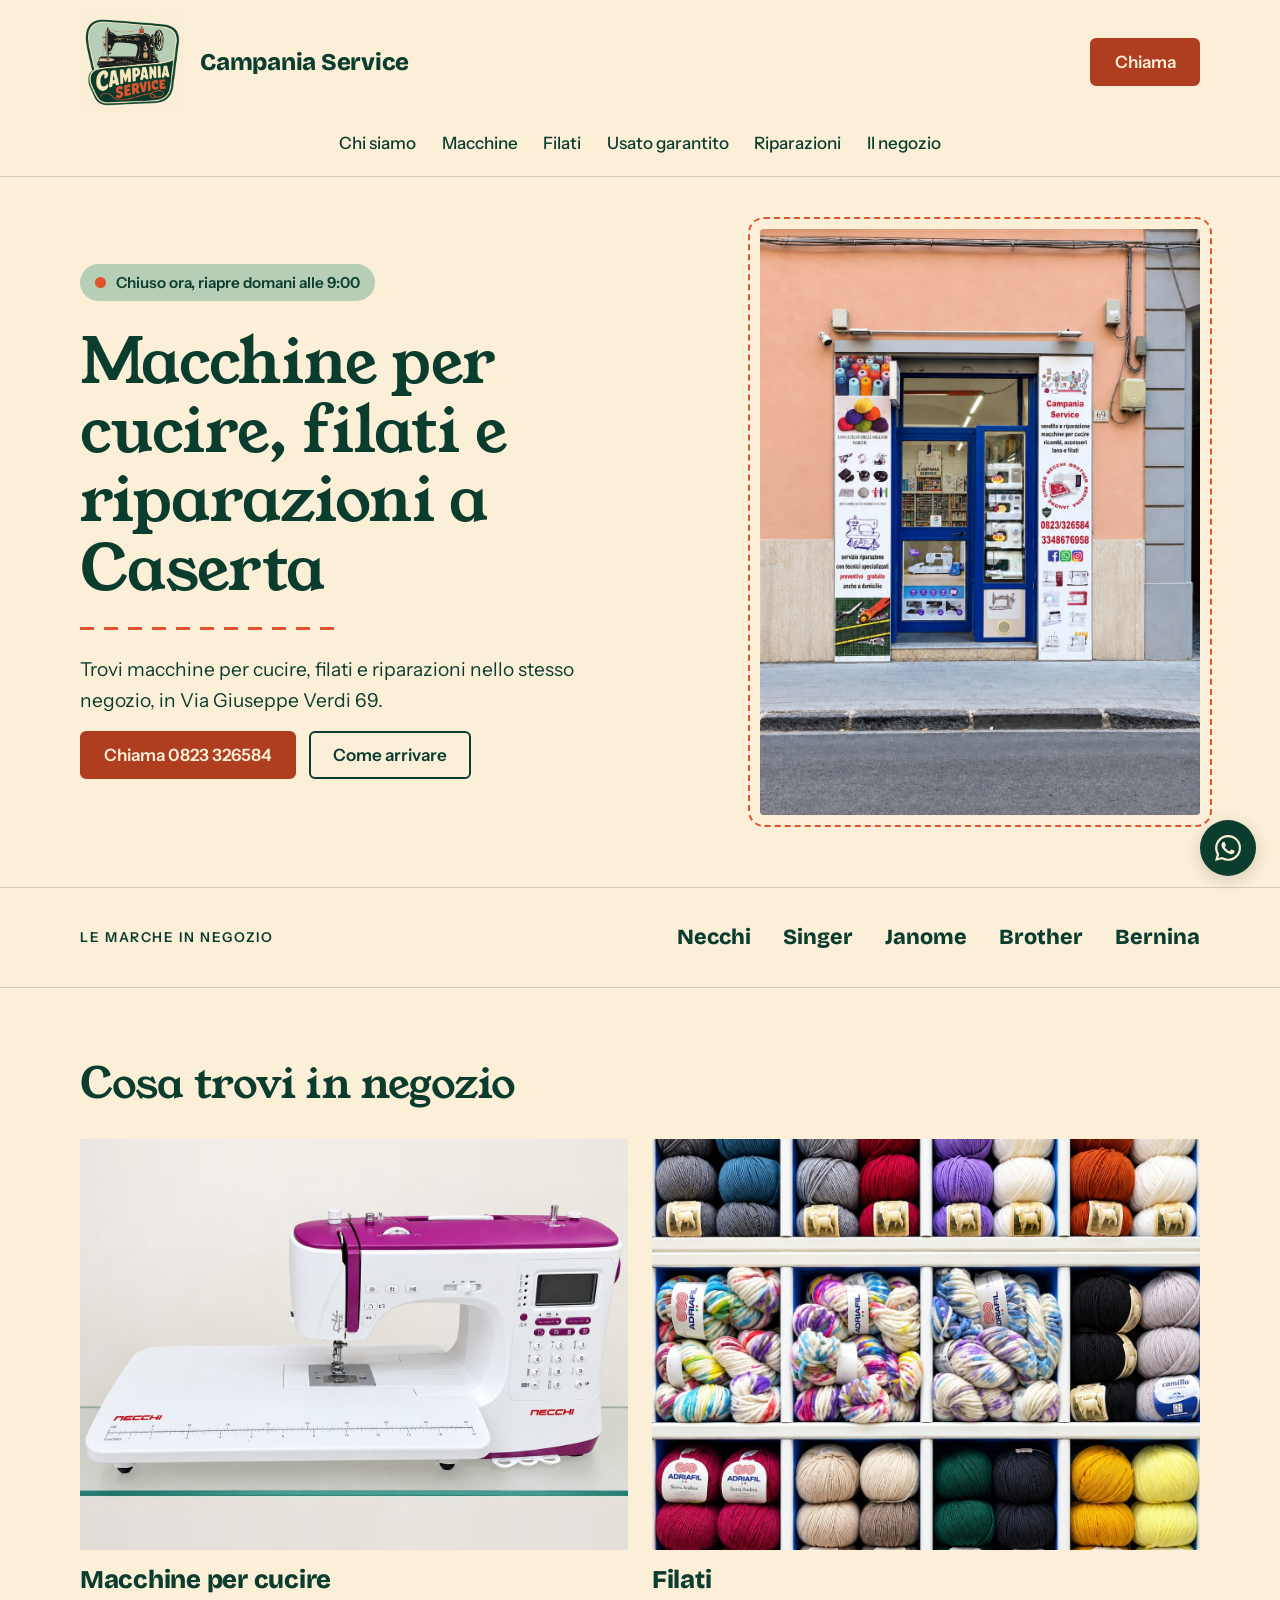
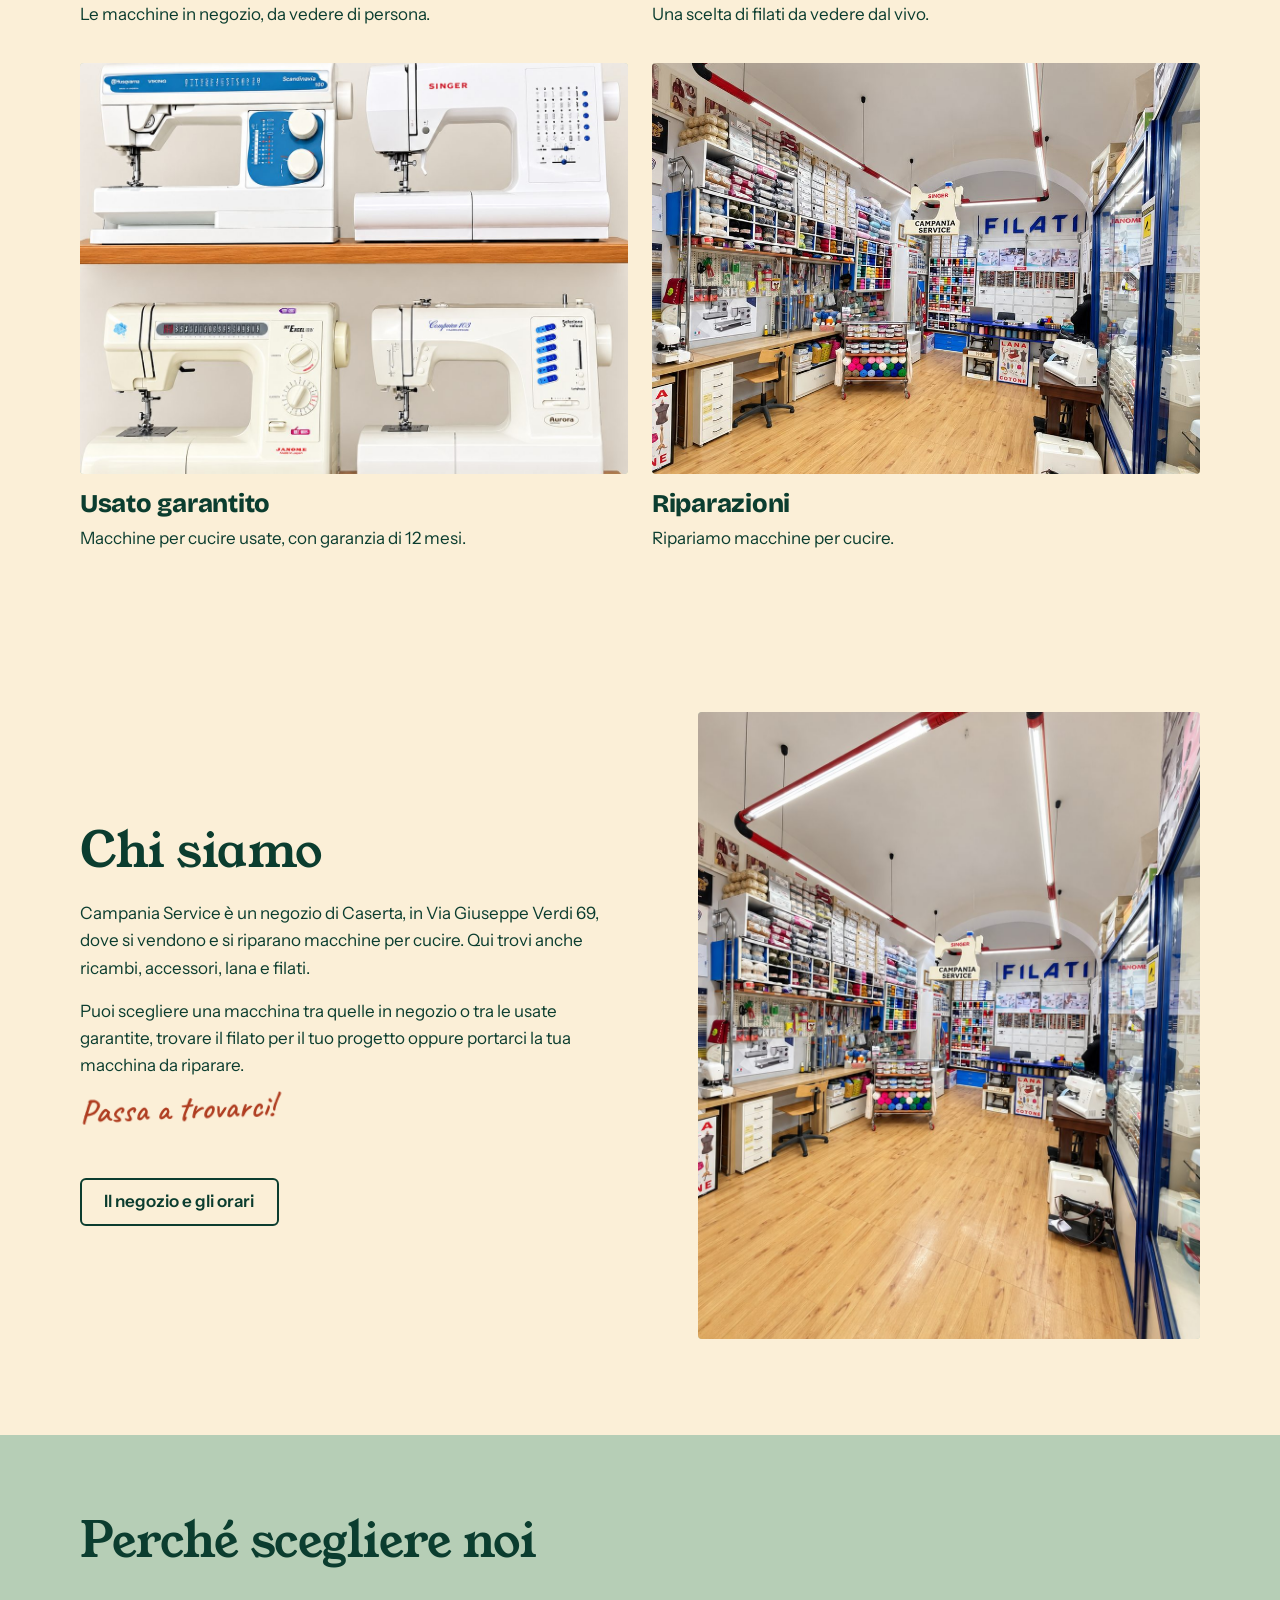
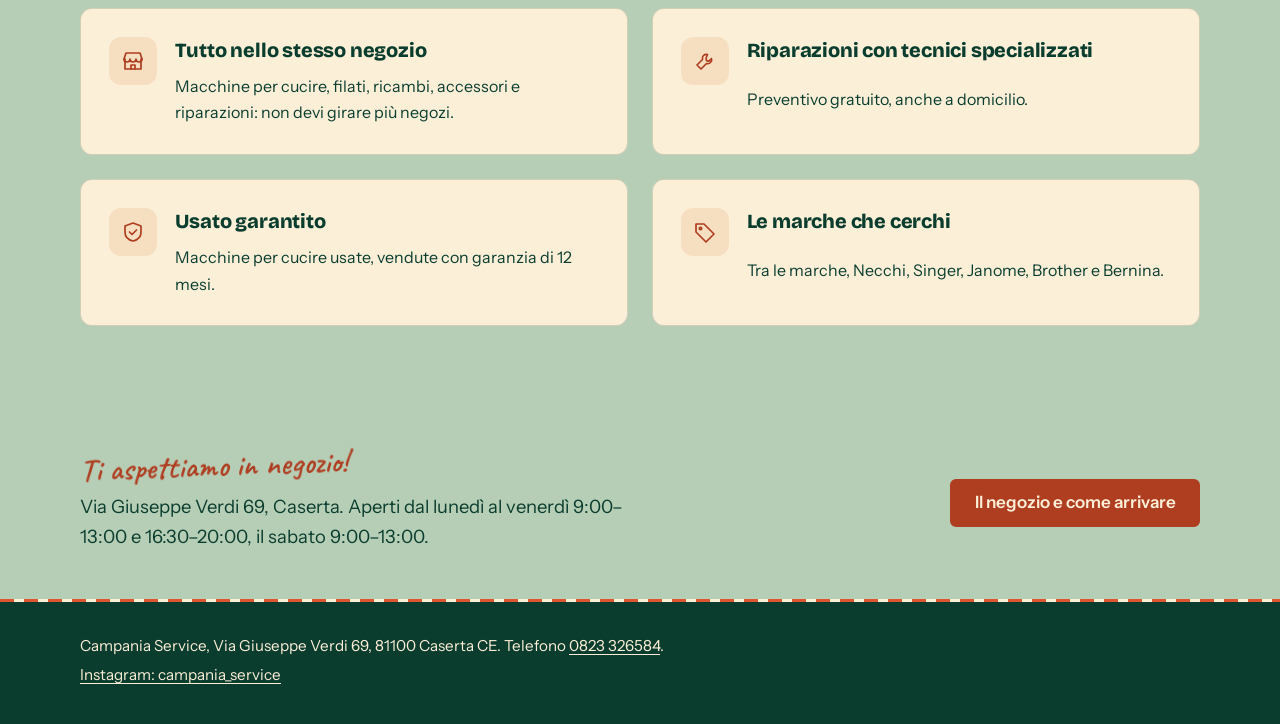
==== commit e6aa0c0c: "Add files via upload" ====
--- a/index.html
+++ b/index.html
@@ -17,7 +17,7 @@
 <link crossorigin="" href="https://fonts.gstatic.com" rel="preconnect"/>
 <link href="https://fonts.googleapis.com/css2?family=Bricolage+Grotesque:opsz,wght@12..96,600;12..96,800&amp;family=Caveat:wght@600&amp;family=Instrument+Sans:wght@400;500;600&amp;family=Young+Serif&amp;display=swap" rel="stylesheet"/>
 
-<link href="style.css?v=20261009-verde" rel="stylesheet"/>
+<link href="style.css?v=20261009-logo2" rel="stylesheet"/>
 <script type="application/ld+json">
 {
   "@context": "https://schema.org",
@@ -46,7 +46,7 @@
 <a class="skip" href="#contenuto">Vai al contenuto</a>
 <header>
 <div class="wrap bar">
-<a class="brand" href="index.html"><img alt="" class="brand-mark" height="1254" src="images/logo-campania-service.jpg" width="1254"/><span>Campania Service</span></a>
+<a aria-label="Campania Service — pagina iniziale" class="brand" href="index.html"><img alt="" class="brand-mark" height="1254" src="images/logo-campania-service.jpg" width="1254"/><span>Campania Service</span></a>
 <nav aria-label="Menu principale">
 <a href="index.html#chi-siamo">Chi siamo</a>
 <a href="macchine.html">Macchine</a>
@@ -162,7 +162,7 @@
 <p><a href="https://instagram.com/campania_service" rel="noopener" target="_blank">Instagram: campania_service</a></p>
 </div>
 </footer>
-<script src="script.js?v=20261009-2"></script>
+<script src="script.js?v=20261009-logo2"></script>
 
 <a class="whatsapp-float" href="https://wa.me/393348676958" target="_blank" rel="noopener noreferrer" aria-label="Scrivici su WhatsApp al +39 334 867 6958" title="Scrivici su WhatsApp">
   <svg xmlns="http://www.w3.org/2000/svg" width="26" height="26" viewBox="0 0 24 24" aria-hidden="true" focusable="false">
--- a/style.css
+++ b/style.css
@@ -342,3 +342,26 @@
 .whatsapp-float:active{transform:scale(.96)}
 @media(max-width:620px){.whatsapp-float{right:max(16px,env(safe-area-inset-right));bottom:max(16px,env(safe-area-inset-bottom))}}
 @media(prefers-reduced-motion:reduce){.whatsapp-float{transition:none}.whatsapp-float:hover,.whatsapp-float:active{transform:none}}
+
+/* Logo leggibile e testata condivisa in tutte le pagine. */
+:root{--header-height:180px}
+html{scroll-padding-top:calc(var(--header-height) + 16px)}
+header{position:sticky;top:0;z-index:40;background:var(--paper);color:var(--ink)}
+.bar{display:grid;grid-template-columns:minmax(0,1fr) auto;gap:.5rem 1rem;padding:.65rem 0}
+.brand{min-width:0;gap:1rem;font-size:1.5rem;line-height:1.2}
+.brand-mark{display:block;width:104px;height:104px;max-width:none;object-fit:contain;flex:none}
+.brand span{min-width:0}
+.bar>.btn{margin-left:0}
+.bar nav{grid-column:1/-1;gap:.25rem 1.6rem}
+@media(max-width:900px){
+ .brand{font-size:1.25rem;gap:.75rem}
+ .brand-mark{width:88px;height:88px}
+}
+@media(max-width:620px){
+ .bar{gap:.4rem .6rem;padding:.5rem 0}
+ .brand{font-size:1.05rem;gap:.5rem}
+ .brand-mark{width:76px;height:76px}
+ .bar>.btn{padding:0 .8rem;min-height:42px}
+ .bar nav{flex-wrap:nowrap;justify-content:flex-start;gap:1.2rem;overflow-x:auto;white-space:nowrap;padding-bottom:.3rem;max-width:100%}
+ .bar nav a{flex:none}
+}
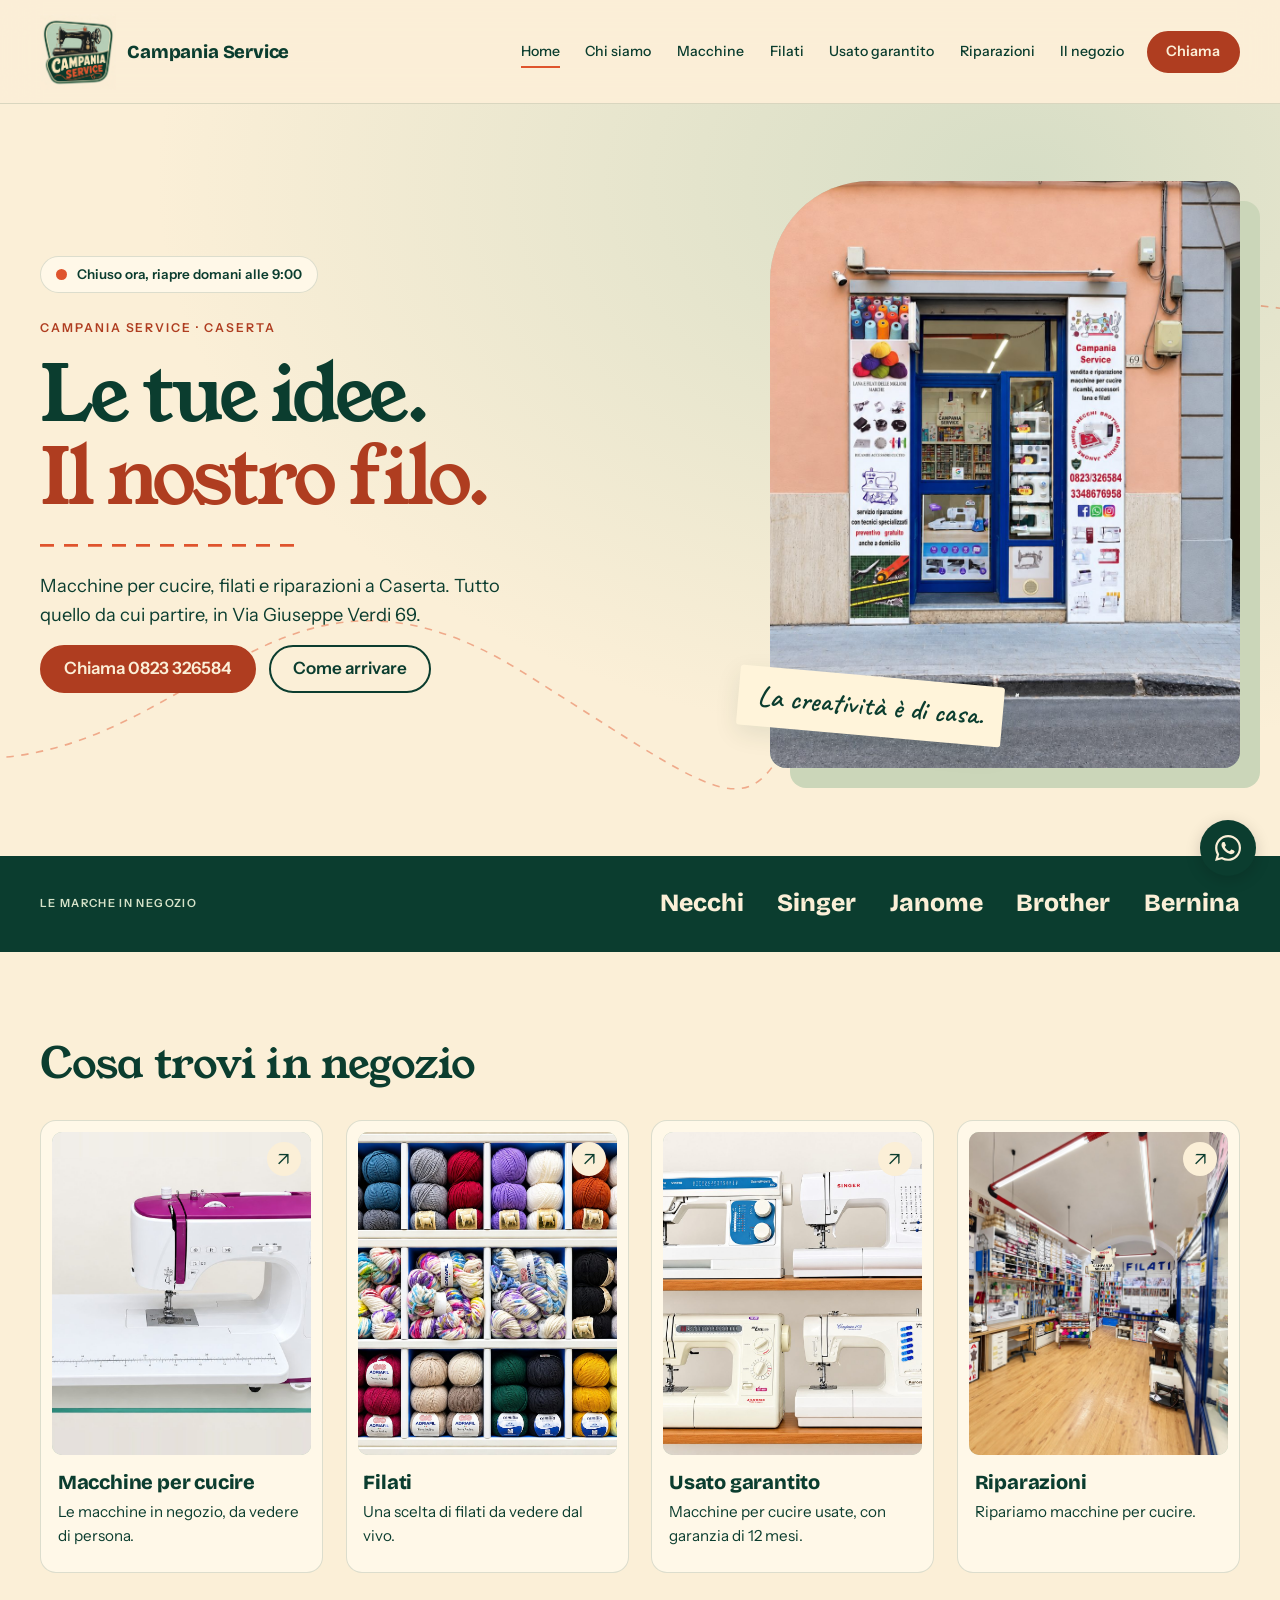
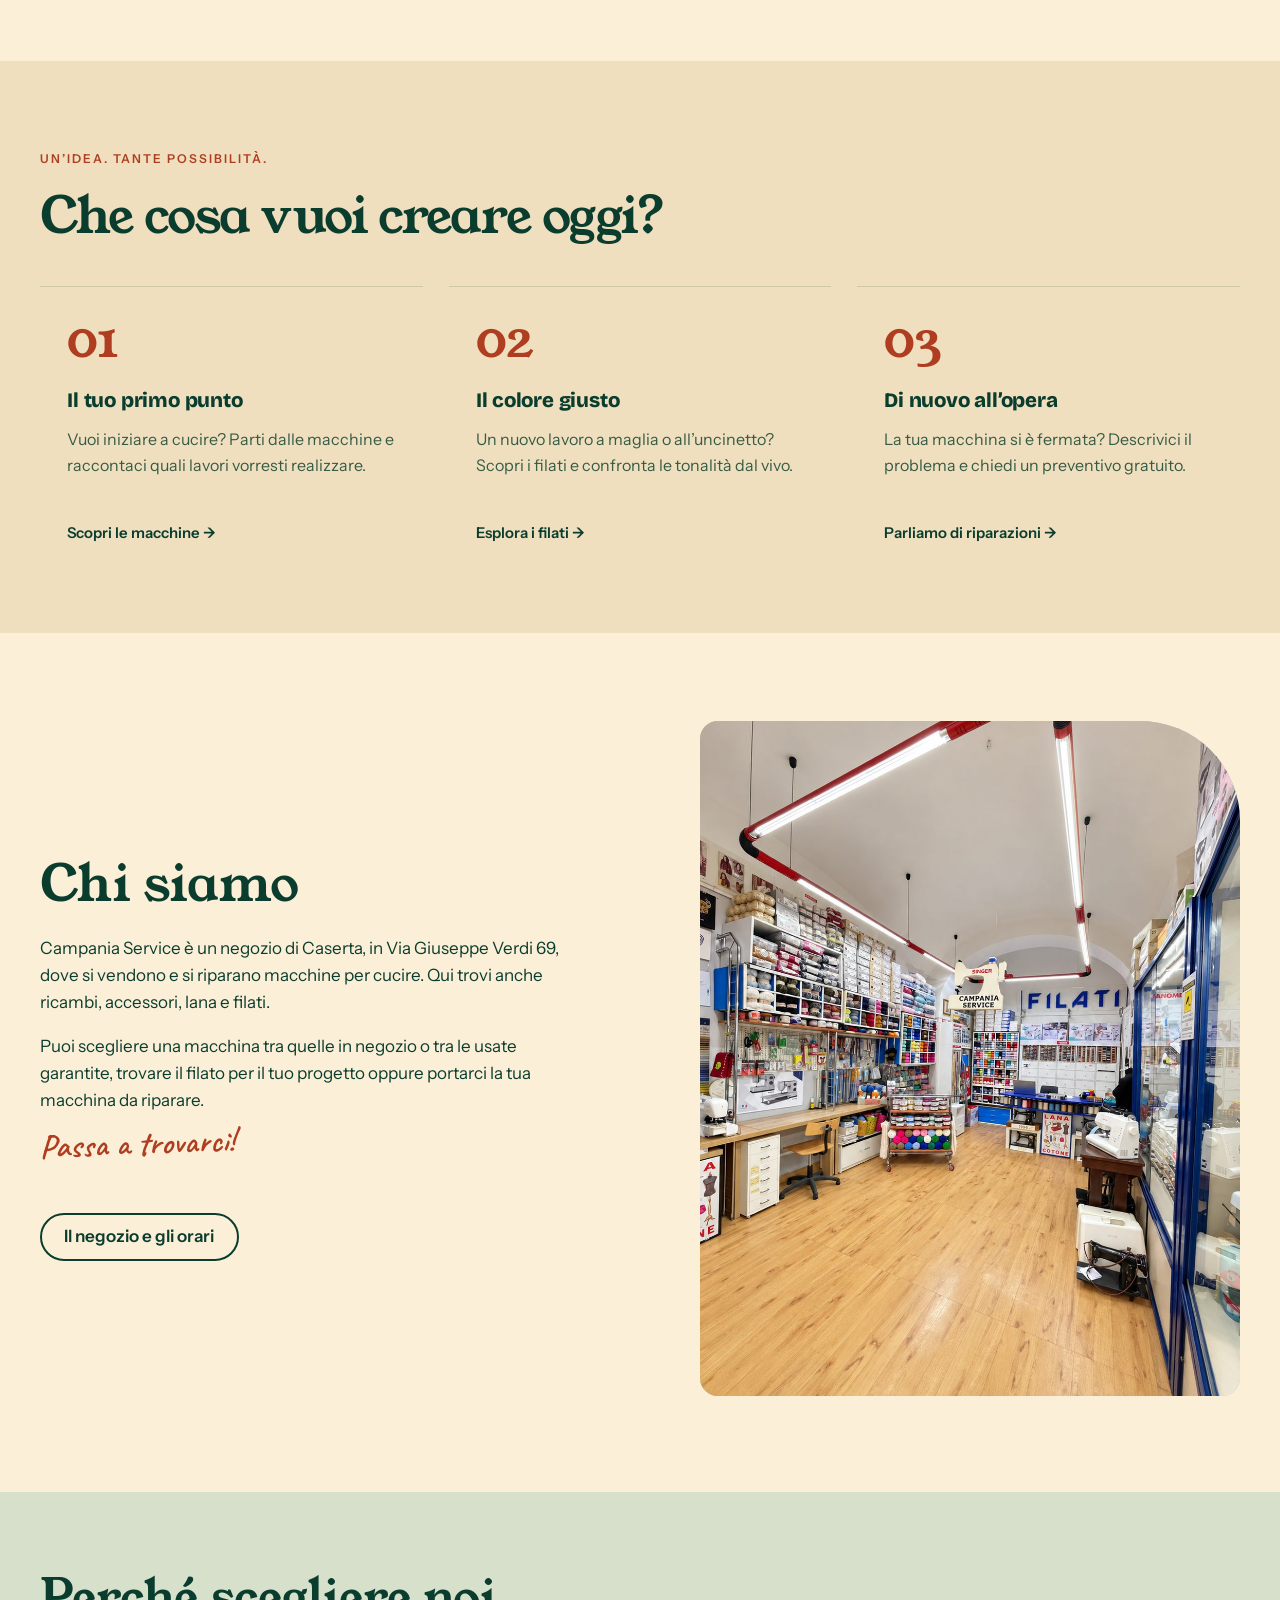
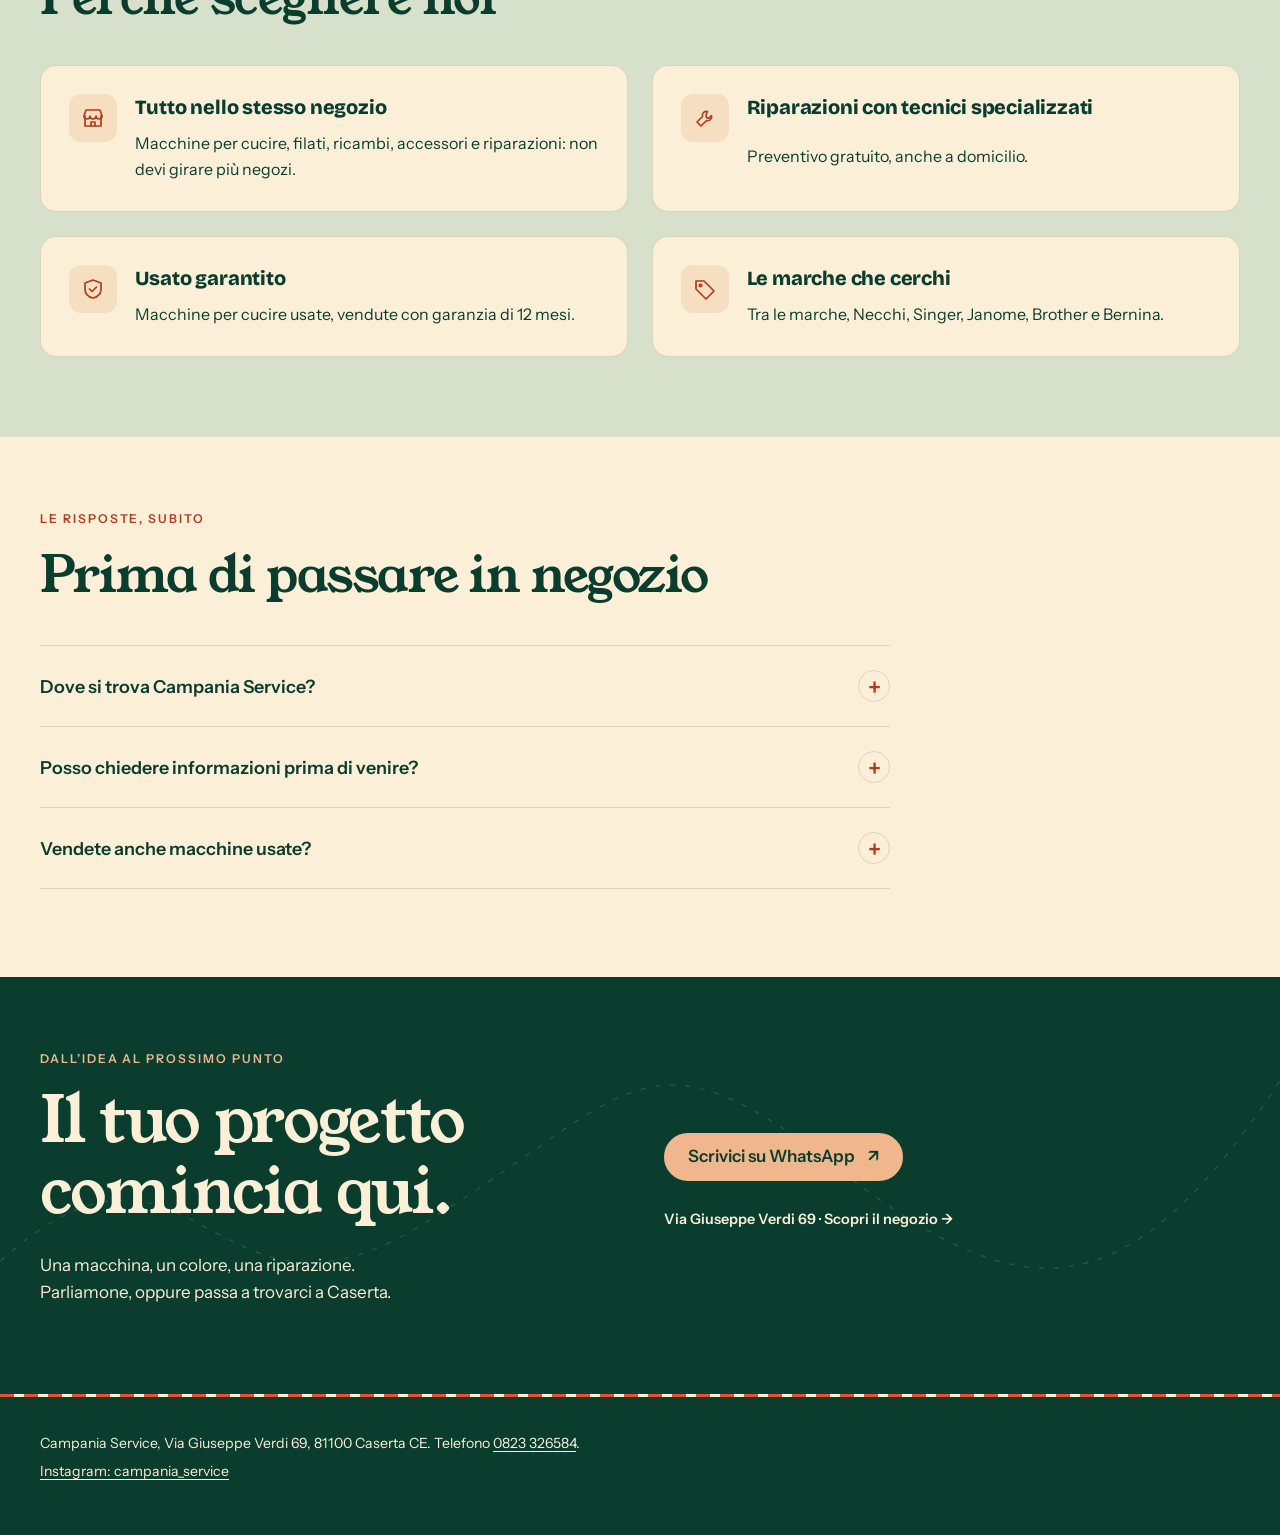
==== commit 0fbd890f: "Add files via upload" ====
--- a/index.html
+++ b/index.html
@@ -41,13 +41,14 @@
   ]
 }
 </script>
+<link href="modern.css?v=20261009-green-1" rel="stylesheet"/>
 </head>
 <body>
 <a class="skip" href="#contenuto">Vai al contenuto</a>
 <header>
 <div class="wrap bar">
 <a aria-label="Campania Service — pagina iniziale" class="brand" href="index.html"><img alt="" class="brand-mark" height="1254" src="images/logo-campania-service.jpg" width="1254"/><span>Campania Service</span></a>
-<nav aria-label="Menu principale">
+<nav aria-label="Menu principale"><a aria-current="page" href="index.html">Home</a>
 <a href="index.html#chi-siamo">Chi siamo</a>
 <a href="macchine.html">Macchine</a>
 <a href="filati.html">Filati</a>
@@ -57,22 +58,23 @@
 </nav>
 <a class="btn primary" href="tel:+390823326584">Chiama</a>
 </div>
-</header>
+<div class="reading-progress" aria-hidden="true"><span></span></div></header>
 <main id="contenuto">
-<section class="hero">
+<section class="hero"><svg class="hero-thread" viewBox="0 0 1200 700" fill="none" aria-hidden="true"><path d="M-50 610C180 630 250 380 490 530S700 690 790 470 1000 140 1260 200"/></svg>
 <div class="wrap">
 <div>
 <p class="status" data-state="unknown" id="status">Controllo gli orari</p>
-<h1>Macchine per cucire, filati e riparazioni a Caserta</h1>
+<p class="eyebrow hero-eyebrow">Campania Service · Caserta</p><h1>Le tue idee.<br><em>Il nostro filo.</em></h1>
 <div aria-hidden="true" class="stitch draw"></div>
-<p class="lead">Trovi macchine per cucire, filati e riparazioni nello stesso negozio, in Via Giuseppe Verdi 69.</p>
+<p class="lead">Macchine per cucire, filati e riparazioni a Caserta. Tutto quello da cui partire, in Via Giuseppe Verdi 69.</p>
 <div class="btns">
 <a class="btn primary" href="tel:+390823326584">Chiama 0823 326584</a>
 <a class="btn" href="https://www.google.com/maps/search/?api=1&amp;query=Campania%20Service%20Via%20Giuseppe%20Verdi%2069%2081100%20Caserta%20CE" rel="noopener" target="_blank">Come arrivare</a>
 </div>
 </div>
-<div class="frame rv">
+<div class="hero-visual"><span class="photo-note">La creatività è di casa.</span><div class="frame rv">
 <img alt="Facciata del negozio Campania Service in Via Giuseppe Verdi 69, a Caserta" fetchpriority="high" height="1400" src="images/facciata.jpg" width="1050"/>
+</div>
 </div>
 </div>
 </section>
@@ -104,7 +106,7 @@
 </div>
 </div>
 </section>
-<section class="about" id="chi-siamo">
+<section class="modern-section soft-section"><div class="wrap"><div class="section-heading reveal"><p class="eyebrow">Un’idea. Tante possibilità.</p><h2>Che cosa vuoi creare oggi?</h2></div><div class="journey"><article class="journey-card reveal"><span class="step-number">01</span><h3>Il tuo primo punto</h3><p>Vuoi iniziare a cucire? Parti dalle macchine e raccontaci quali lavori vorresti realizzare.</p></article><article class="journey-card reveal"><span class="step-number">02</span><h3>Il colore giusto</h3><p>Un nuovo lavoro a maglia o all’uncinetto? Scopri i filati e confronta le tonalità dal vivo.</p></article><article class="journey-card reveal"><span class="step-number">03</span><h3>Di nuovo all’opera</h3><p>La tua macchina si è fermata? Descrivici il problema e chiedi un preventivo gratuito.</p></article></div><div class="path-links"><a href="macchine.html">Scopri le macchine →</a><a href="filati.html">Esplora i filati →</a><a href="riparazioni.html">Parliamo di riparazioni →</a></div></div></section><section class="about" id="chi-siamo">
 <div class="wrap about-grid">
 <div class="about-text">
 <h2 class="fx">Chi siamo</h2>
@@ -123,38 +125,30 @@
 <h2 class="fx">Perché scegliere noi</h2>
 <div class="why-grid">
 <article class="why-item fx">
-<span class="ico"><svg aria-hidden="true" fill="none" height="24" stroke="currentColor" stroke-width="1.7" viewbox="0 0 24 24" width="24"><path d="M4 10v10h16V10"></path><path d="M3 10l2-6h14l2 6"></path><path d="M3 10c0 1.7 1.3 3 3 3s3-1.3 3-3c0 1.7 1.3 3 3 3s3-1.3 3-3c0 1.7 1.3 3 3 3s3-1.3 3-3"></path><path d="M10 20v-4h4v4"></path></svg></span>
+<span class="ico"><svg aria-hidden="true" fill="none" height="24" stroke="currentColor" stroke-width="1.7" viewBox="0 0 24 24" width="24"><path d="M4 10v10h16V10"></path><path d="M3 10l2-6h14l2 6"></path><path d="M3 10c0 1.7 1.3 3 3 3s3-1.3 3-3c0 1.7 1.3 3 3 3s3-1.3 3-3c0 1.7 1.3 3 3 3s3-1.3 3-3"></path><path d="M10 20v-4h4v4"></path></svg></span>
 <h3>Tutto nello stesso negozio</h3>
 <p>Macchine per cucire, filati, ricambi, accessori e riparazioni: non devi girare più negozi.</p>
 </article>
 <article class="why-item fx">
-<span class="ico"><svg aria-hidden="true" fill="none" height="24" stroke="currentColor" stroke-width="1.7" viewbox="0 0 24 24" width="24"><path d="M14.5 5.5a4 4 0 00-5 5L4 16l4 4 5.5-5.5a4 4 0 005-5l-2.6 2.6-2.4-.5-.5-2.4z"></path></svg></span>
+<span class="ico"><svg aria-hidden="true" fill="none" height="24" stroke="currentColor" stroke-width="1.7" viewBox="0 0 24 24" width="24"><path d="M14.5 5.5a4 4 0 00-5 5L4 16l4 4 5.5-5.5a4 4 0 005-5l-2.6 2.6-2.4-.5-.5-2.4z"></path></svg></span>
 <h3>Riparazioni con tecnici specializzati</h3>
 <p>Preventivo gratuito, anche a domicilio.</p>
 </article>
 <article class="why-item fx">
-<span class="ico"><svg aria-hidden="true" fill="none" height="24" stroke="currentColor" stroke-width="1.7" viewbox="0 0 24 24" width="24"><path d="M12 3l8 3v6c0 4.5-3.2 8-8 9-4.8-1-8-4.5-8-9V6z"></path><path d="M8.5 12l2.5 2.5 4.5-4.5"></path></svg></span>
+<span class="ico"><svg aria-hidden="true" fill="none" height="24" stroke="currentColor" stroke-width="1.7" viewBox="0 0 24 24" width="24"><path d="M12 3l8 3v6c0 4.5-3.2 8-8 9-4.8-1-8-4.5-8-9V6z"></path><path d="M8.5 12l2.5 2.5 4.5-4.5"></path></svg></span>
 <h3>Usato garantito</h3>
 <p>Macchine per cucire usate, vendute con garanzia di 12 mesi.</p>
 </article>
 <article class="why-item fx">
-<span class="ico"><svg aria-hidden="true" fill="none" height="24" stroke="currentColor" stroke-width="1.7" viewbox="0 0 24 24" width="24"><path d="M3 12V4h8l10 10-8 8z"></path><circle cx="7.5" cy="8.5" r="1.2"></circle></svg></span>
+<span class="ico"><svg aria-hidden="true" fill="none" height="24" stroke="currentColor" stroke-width="1.7" viewBox="0 0 24 24" width="24"><path d="M3 12V4h8l10 10-8 8z"></path><circle cx="7.5" cy="8.5" r="1.2"></circle></svg></span>
 <h3>Le marche che cerchi</h3>
 <p>Tra le marche, Necchi, Singer, Janome, Brother e Bernina.</p>
 </article>
 </div>
 </div>
 </section>
-<section class="band">
-<div class="wrap fx">
-<div>
-<p class="hand">Ti aspettiamo in negozio!</p>
-<p>Via Giuseppe Verdi 69, Caserta. Aperti dal lunedì al venerdì 9:00–13:00 e 16:30–20:00, il sabato 9:00–13:00.</p>
-</div>
-<a class="btn primary" href="il-negozio.html">Il negozio e come arrivare</a>
-</div>
-</section>
-</main>
+
+<section class="modern-section faq-section"><div class="wrap"><div class="section-heading reveal"><p class="eyebrow">Le risposte, subito</p><h2>Prima di passare in negozio</h2></div><div class="faq-list"><details class="reveal"><summary>Dove si trova Campania Service?<span aria-hidden="true">+</span></summary><p>In Via Giuseppe Verdi 69, 81100 Caserta. Nella pagina “Il negozio” trovi orari e indicazioni.</p></details><details class="reveal"><summary>Posso chiedere informazioni prima di venire?<span aria-hidden="true">+</span></summary><p>Sì. Puoi chiamare lo 0823 326584 o scrivere su WhatsApp al +39 334 867 6958.</p></details><details class="reveal"><summary>Vendete anche macchine usate?<span aria-hidden="true">+</span></summary><p>Sì, macchine per cucire usate con garanzia di 12 mesi. Contattaci per conoscere le disponibilità attuali.</p></details></div></div></section><section class="project-cta"><div class="wrap"><div class="reveal"><p class="eyebrow">Dall’idea al prossimo punto</p><h2>Il tuo progetto<br>comincia qui.</h2><p>Una macchina, un colore, una riparazione.<br>Parliamone, oppure passa a trovarci a Caserta.</p></div><div class="cta-actions reveal"><a class="btn primary" href="https://wa.me/393348676958" target="_blank" rel="noopener noreferrer">Scrivici su WhatsApp <span aria-hidden="true">↗</span></a><a class="text-link" href="il-negozio.html">Via Giuseppe Verdi 69 · Scopri il negozio <span aria-hidden="true">→</span></a></div></div><svg class="cta-thread" viewBox="0 0 1200 380" fill="none" aria-hidden="true"><path d="M-20 280C180 80 190 350 390 230S600 30 780 170 1060 320 1220 60"/></svg></section></main>
 <div aria-hidden="true" class="stitch"></div>
 <footer>
 <div class="wrap">
@@ -169,5 +163,6 @@
     <path fill="currentColor" d="M20.52 3.48A11.88 11.88 0 0 0 12.04 0C5.46 0 .11 5.35.11 11.93c0 2.1.55 4.16 1.6 5.98L0 24l6.25-1.64a11.9 11.9 0 0 0 5.79 1.48h.01c6.58 0 11.94-5.35 11.94-11.93a11.85 11.85 0 0 0-3.47-8.43ZM12.04 21.82a9.9 9.9 0 0 1-5.04-1.38l-.36-.21-3.71.97.99-3.62-.24-.37a9.89 9.89 0 0 1-1.51-5.28c0-5.46 4.44-9.9 9.91-9.9a9.83 9.83 0 0 1 7 2.9 9.83 9.83 0 0 1 2.9 7c0 5.46-4.45 9.89-9.94 9.89Zm5.44-7.41c-.3-.15-1.76-.87-2.03-.97-.27-.1-.47-.15-.67.15-.2.3-.77.97-.94 1.17-.17.2-.35.22-.65.07-.3-.15-1.26-.46-2.4-1.48-.89-.79-1.48-1.76-1.66-2.06-.17-.3-.02-.46.13-.61.13-.13.3-.35.45-.52.15-.17.2-.3.3-.5.1-.2.05-.37-.02-.52-.08-.15-.67-1.61-.92-2.21-.24-.58-.49-.5-.67-.51h-.57c-.2 0-.52.07-.79.37-.27.3-1.04 1.02-1.04 2.49s1.07 2.89 1.21 3.09c.15.2 2.1 3.2 5.08 4.49.71.3 1.26.49 1.69.62.71.23 1.35.2 1.86.12.57-.08 1.76-.72 2.01-1.41.25-.7.25-1.29.17-1.41-.07-.13-.27-.2-.57-.35Z"/>
   </svg>
 </a>
+<script src="modern.js?v=20261009-green-1" defer></script>
 </body>
 </html>
--- a/modern.css
+++ b/modern.css
@@ -0,0 +1,42 @@
+/* Campania Service: colore, materia e un filo che unisce le pagine. */
+:root{--paper:#FBEFD7;--mist:#B6CEB6;--thread:#DF542D;--thread-strong:#AF3D20;--soft:#efdfbe;--line:rgba(11,61,47,.14)}
+body{background:var(--paper)}
+.wrap{width:min(1200px,100% - 4rem)}
+header{background:rgba(251,239,215,.94);backdrop-filter:blur(18px)}
+.bar{min-height:90px;padding:.85rem 0;gap:.6rem 1.5rem}.brand{font-size:1.3rem}.brand-mark{height:44px}
+nav{gap:.2rem 1.55rem;font-size:.95rem}.btn{border-radius:999px;gap:.7rem;transition:transform .25s,background .25s,color .25s,box-shadow .25s}.btn:hover{transform:translateY(-2px);box-shadow:0 8px 24px #0b3d2f18}
+nav a{position:relative;border:0}nav a::after{position:absolute;content:"";height:2px;bottom:2px;left:0;right:0;background:var(--thread);transform:scaleX(0);transform-origin:left;transition:transform .25s}nav a:hover::after,nav a[aria-current="page"]::after{transform:scaleX(1)}
+.reading-progress{height:3px;position:absolute;bottom:-1px;left:0;right:0;pointer-events:none}.reading-progress span{display:block;height:100%;background:var(--thread);transform:scaleX(0);transform-origin:left}
+.eyebrow{font-size:.76rem;letter-spacing:.16em;font-family:var(--body);font-weight:600;line-height:1.6;color:var(--thread-strong)}
+.hero{position:relative;isolation:isolate;overflow:hidden;padding:4.8rem 0 5.5rem;background:radial-gradient(ellipse at 80% 10%,#b6ceb688,transparent 60%)}
+.hero .wrap{gap:4rem;position:relative}.hero h1{font-size:clamp(3.2rem,6vw,5.8rem);line-height:1.08;letter-spacing:-.045em}.hero h1 em{font-style:normal;color:var(--thread-strong)}
+.hero-eyebrow{margin-bottom:1rem}.hero p.lead{max-width:29rem;font-size:1.14rem}.hero .frame{width:100%;aspect-ratio:4/5;border-radius:100px 16px 16px 16px;outline:0;box-shadow:20px 20px 0 #cbd6b9;max-width:none}.hero .status{font-size:.84rem;margin-bottom:1.6rem;background:#fff8e8;border:1px solid var(--line)}
+.hero-visual{position:relative;width:100%;max-width:470px;justify-self:end}.photo-note{display:block;background:#fff4da;color:var(--ink);padding:.8rem 1.2rem;font:600 1.8rem/1.2 var(--hand);transform:rotate(5deg);position:absolute;bottom:2rem;left:-2rem;z-index:2;box-shadow:0 8px 25px #0b3d2f18;border-radius:3px}.hero-thread{position:absolute;inset:0;width:100%;height:100%;z-index:-1;pointer-events:none}.hero-thread path{stroke:var(--thread);stroke-width:1.5;stroke-dasharray:7 7;opacity:.45;animation:thread-flow 30s linear infinite}
+@keyframes thread-flow{to{stroke-dashoffset:-280}}
+.brand-strip{background:var(--ink);color:#FBEFD7;padding:1.75rem 0;border:0}.brand-strip p{font-size:.7rem;color:#d5e2c9}.brand-list{gap:1rem 2.1rem}.brand-list span{font-size:1.55rem;transition:color .2s}.brand-list span:hover{color:#f0b78c}
+.home-sec{padding:5.5rem 0}.tiles{grid-template-columns:repeat(4,minmax(0,1fr));gap:1.4rem}.tile{padding:.7rem .7rem 1.5rem;border:1px solid var(--line);border-radius:16px;background:#fff8e8;position:relative;transition:transform .3s,box-shadow .3s}.tile .frame{aspect-ratio:4/5;border-radius:10px}.tile h3{font-size:1.25rem;padding:0 .35rem}.tile p{font-size:.95rem;padding:0 .35rem}.tile::after{content:"↗";position:absolute;top:1.35rem;right:1.35rem;background:var(--paper);width:34px;height:34px;border-radius:50%;display:grid;place-items:center;font-size:1.2rem;z-index:2}.tile:hover{transform:translateY(-7px);box-shadow:0 15px 30px #0b3d2f10}.tile:hover h3{text-decoration:none}
+.about-main{border-radius:18px 100px 18px 18px}.about-text h2{font-size:clamp(2.5rem,4vw,3.5rem)}.why{background:#d6e0cb}.why-item{border-radius:16px;transition:transform .3s,box-shadow .3s}.why-item:hover{transform:translateY(-4px);box-shadow:0 14px 24px #0b3d2f0b}
+.page-title{position:relative;min-height:340px;padding:4rem 350px 3.5rem 0}.page-title h1{font-size:clamp(2.6rem,4.8vw,4.3rem);letter-spacing:-.035em}.page-title>.eyebrow{margin-bottom:1.2rem}.page-title>.stitch{width:90px}.page-title>p:not(.eyebrow){font-size:1.08rem;max-width:43rem}.page-portrait{position:absolute;right:0;top:2.5rem;width:275px;height:275px;border-radius:50%;overflow:hidden;border:10px solid #fff8e8;box-shadow:12px 12px 0 var(--soft)}.page-portrait img{width:100%;height:100%;object-fit:cover}.dark .page-title>.eyebrow{color:#f4c797}.dark{background:#0B3D2F}.dark .page-portrait{border-color:#366049;box-shadow:12px 12px 0 #709176}
+.product-card{border-radius:16px;transition:transform .3s,box-shadow .3s}.product-card:hover{transform:translateY(-5px);box-shadow:0 16px 30px #0b3d2f10}.product-card .frame{aspect-ratio:1.2;background:#f1e5cb}.product-copy h2{font-size:1.2rem}.product-copy{padding:1.6rem}.product-card .frame img{transition:transform .7s}.product-card .frame:hover img{transform:scale(1.045)}.advice-card{background:var(--ink)}.advice-card .eyebrow{color:#f0b78c}
+.modern-section{padding:5.5rem 0}.soft-section{background:var(--soft)}.section-heading{max-width:740px;margin-bottom:2.6rem}.section-heading h2{font-size:clamp(2.2rem,4vw,3.4rem);letter-spacing:-.03em}.section-heading .eyebrow{margin-bottom:1.2rem}.section-intro{font-size:1.15rem;max-width:42rem;margin-bottom:2rem}.journey{display:grid;grid-template-columns:repeat(3,minmax(0,1fr));gap:1.6rem}.journey-card{position:relative;padding:1.7rem;border-top:1px solid var(--line)}.step-number{font:400 3.2rem/1 var(--display);color:var(--thread-strong);display:block;margin-bottom:1.4rem}.journey-card h3{font-size:1.28rem;margin:0 0 .8rem;line-height:1.3}.journey-card p{font-size:1rem;margin:0;color:var(--denim)}.path-links{display:grid;grid-template-columns:repeat(3,minmax(0,1fr));gap:1.6rem;margin-top:1rem}.path-links a{padding:0 1.7rem;text-decoration:none;font-weight:600;font-size:.93rem;transition:color .2s}.path-links a:hover{color:var(--thread-strong)}
+.choice-layout{display:grid;grid-template-columns:1fr 1fr;gap:3.5rem;align-items:start}.choice-buttons{display:flex;flex-direction:column;gap:.75rem}.choice-button{display:flex;align-items:center;gap:1rem;text-align:left;border:1px solid var(--line);border-radius:12px;padding:1.1rem 1.3rem;font:500 1rem var(--body);color:var(--ink);background:#fff8e888;cursor:pointer;min-height:58px;transition:background .25s,transform .25s}.choice-button span:first-child{flex:1}.choice-button[aria-pressed=true]{background:var(--ink);color:#FBEFD7;border-color:var(--ink)}.choice-button:hover{transform:translateX(4px)}.choice-result{border-radius:20px;background:#fff8e8;padding:2.5rem;min-height:350px;border:1px solid var(--line);position:relative}.choice-result::before{content:"";height:5px;width:70px;background:var(--thread);position:absolute;top:0;left:2.5rem}.choice-result h3{font:400 2rem/1.2 var(--display);margin:1rem 0}.choice-result>p:not(.eyebrow){color:var(--denim)}.text-link{text-decoration:none;font-weight:600;font-size:.98rem;display:inline-block;padding:.5rem 0}.text-link:hover{text-decoration:underline;text-underline-offset:5px}.small-note{font-size:.8rem!important;line-height:1.6;margin:1.5rem 0 0;color:var(--denim)}
+.editorial-split{display:grid;grid-template-columns:.9fr 1.1fr;gap:4rem;align-items:center}.photo-stack{position:relative}.photo-stack>img{width:100%;aspect-ratio:4/5;object-fit:cover;border-radius:90px 14px 14px 14px}.editorial-split .journey{grid-template-columns:1fr;gap:.2rem}.editorial-split .journey-card{padding:1.25rem 0 1.25rem 4rem}.editorial-split .step-number{font-size:2rem;position:absolute;left:0;top:1.3rem}.palette-studio{margin-top:4rem;background:var(--ink);color:#FBEFD7;border-radius:20px;padding:2.5rem;display:grid;grid-template-columns:1fr 1fr;gap:1rem 3rem;align-items:center}.palette-studio h3{font-size:1.45rem;margin-bottom:1rem}.palette-studio .eyebrow{color:#f0b78c}.palette-studio p{margin-bottom:0}.palette-studio>.small-note{grid-column:1/-1;color:#d3ddc3}.palette-buttons{display:flex;flex-wrap:wrap;gap:.6rem;margin-bottom:1.4rem}.palette-buttons button{font:500 .9rem var(--body);color:#fff8e8;background:transparent;border:1px solid #fff8e870;border-radius:999px;min-height:44px;padding:.5rem 1rem;cursor:pointer}.palette-buttons button[aria-pressed=true]{background:#fff8e8;color:var(--ink)}.swatches{display:flex;gap:.6rem}.swatches span{background:var(--swatch);height:74px;flex:1;border-radius:50% 50% 12px 12px;transition:background-color .5s,transform .4s}.swatches span:hover{transform:translateY(-6px)}
+.guarantee-layout{display:grid;grid-template-columns:260px 1fr;gap:3.5rem;align-items:center}.guarantee-layout .journey{grid-template-columns:1fr;gap:0}.guarantee-layout .journey-card{padding:1.2rem 0 1.2rem 4rem}.guarantee-layout .step-number{position:absolute;left:0;top:1.1rem;font-size:2rem}.guarantee-stamp{height:240px;width:240px;display:flex;flex-direction:column;justify-content:center;align-items:center;position:relative}.guarantee-stamp strong{font:400 6rem/1.2 var(--display);color:var(--thread-strong)}.guarantee-stamp>span{font-size:.9rem}.guarantee-stamp svg{position:absolute;inset:0;width:100%;height:100%;fill:none;stroke:var(--thread);stroke-width:1;stroke-dasharray:5 5;animation:stamp-spin 60s linear infinite}@keyframes stamp-spin{to{transform:rotate(360deg)}}
+.service-note{margin-top:3rem;display:flex;gap:1.5rem;align-items:center;background:#fff8e8;border-radius:16px;padding:2rem}.service-note h3{font-size:1.2rem;margin-bottom:.6rem}.service-note p{font-size:1rem;margin:0;max-width:42rem}.service-note .btn{flex-shrink:0}.note-mark{font:400 3rem var(--display);color:var(--thread-strong)}
+.faq-section{padding-top:4.5rem}.faq-list{max-width:850px}.faq-list details{border-top:1px solid var(--line)}.faq-list details:last-child{border-bottom:1px solid var(--line)}.faq-list summary{display:flex;align-items:center;justify-content:space-between;gap:1rem;list-style:none;padding:1.5rem 0;font:600 1.12rem/1.4 var(--body);cursor:pointer}.faq-list summary::-webkit-details-marker{display:none}.faq-list summary span{flex-shrink:0;display:grid;place-items:center;width:32px;height:32px;border-radius:50%;border:1px solid var(--line);color:var(--thread-strong);font-size:1.5rem;transition:transform .25s}.faq-list details[open] summary span{transform:rotate(45deg)}.faq-list details>p{padding:0 3rem 1.3rem 0;margin:0;max-width:750px;color:var(--denim);animation:faq-appear .25s ease}@keyframes faq-appear{from{opacity:0;transform:translateY(-6px)}to{opacity:1;transform:none}}
+.project-cta{padding:4.5rem 0;background:var(--ink);color:#FBEFD7;position:relative;overflow:hidden;isolation:isolate}.project-cta>.wrap{display:grid;grid-template-columns:1fr 1fr;gap:3rem;align-items:center}.project-cta h2{font-size:clamp(2.7rem,5vw,4.5rem);line-height:1.12;margin-bottom:1.5rem;letter-spacing:-.025em}.project-cta p{color:#FBEFD7}.project-cta .eyebrow{color:#f0b78c}.cta-actions{display:flex;flex-direction:column;align-items:flex-start;gap:1.2rem}.project-cta .text-link{font-size:.9rem;color:#FBEFD7}.project-cta .btn.primary{background:#f0b78c;border-color:#f0b78c;color:var(--ink)}.project-cta .btn.primary:hover{background:#fff8e8;border-color:#FBEFD7}.cta-thread{position:absolute;inset:0;width:100%;height:100%;pointer-events:none;z-index:-1}.cta-thread path{stroke:#fff8e8;stroke-width:1;stroke-dasharray:5 9;opacity:.15;animation:thread-flow 30s linear infinite}
+.band{background:#d6e0cb;padding:2.3rem 0}footer{padding:2.2rem 0 3rem}footer .wrap{padding-right:70px}footer p{font-size:.88rem}dialog img{border-radius:12px}dialog .x{border-radius:999px}.map{border-radius:18px}.contact{gap:3rem}.hours tr.today{background:#efdfbe}.hours th,.hours td{padding:.65rem .5rem}.whatsapp-float{background:#0B3D2F}.whatsapp-float:hover{background:#164D39}
+/* Reveal is opt-in after the observer is created; no JavaScript means visible content. */
+.motion-ready .reveal{opacity:0;transform:translateY(22px);transition:opacity .65s ease,transform .65s cubic-bezier(.2,.7,.2,1);transition-delay:var(--delay,0ms)}.motion-ready .reveal.visible{opacity:1;transform:none}
+@media(min-width:1200px){.bar{flex-wrap:nowrap;gap:1.4rem}.brand{order:0;white-space:nowrap;font-size:1.15rem}nav{order:0;width:auto;flex:1;gap:1.2rem;font-size:.88rem;justify-content:flex-end}.bar>.btn{order:0;font-size:.9rem;min-height:42px;padding:0 1.1rem}html{scroll-padding-top:110px}}
+@media(max-width:1000px){.tiles{grid-template-columns:repeat(2,minmax(0,1fr))}.hero .wrap{gap:2.7rem}.hero .frame{max-width:450px}.hero-visual{justify-self:center}.page-title{padding-right:280px}.page-portrait{width:230px;height:230px}.editorial-split{gap:2.5rem}.service-note{flex-wrap:wrap}.guarantee-layout{gap:2rem}.choice-layout{gap:2rem}}
+@media(max-width:700px){.wrap{width:calc(100% - 2rem)}.hero{padding:2.5rem 0 3.7rem}.hero h1{font-size:clamp(3rem,12vw,4.5rem)}.hero .wrap{grid-template-columns:1fr;gap:2.8rem}.hero-visual{width:85%;max-width:360px}.hero .frame{border-radius:70px 12px 12px 12px;aspect-ratio:1/1;box-shadow:12px 12px 0 #cbd6b9}.photo-note{font-size:1.5rem;left:-1rem;bottom:1.2rem}.hero p.lead{font-size:1.04rem}.brand-strip{padding:1.4rem 0}.brand-strip .wrap{justify-content:center}.brand-list{justify-content:center;gap:.6rem 1.3rem}.brand-list span{font-size:1.2rem}.home-sec,.modern-section{padding:3.5rem 0}.tiles{gap:1rem}.tile{padding:.5rem .5rem 1rem}.tile h3{font-size:1.12rem}.tile p{font-size:.9rem}.tile .frame{aspect-ratio:1/1}.tile::after{width:28px;height:28px;top:1rem;right:1rem}.page-title{padding:2.5rem 0;min-height:0;display:flex;flex-direction:column}.page-title h1{font-size:2.6rem}.page-title>.eyebrow{margin-bottom:.9rem}.page-portrait{position:relative;top:auto;right:auto;order:5;width:170px;height:170px;align-self:flex-end;margin:1.3rem 1rem .5rem 0;border-width:6px}.page-title .stitch{margin:1.2rem 0}.page-title>.btns{order:6}.section-heading{margin-bottom:2rem}.section-heading h2{font-size:2.2rem}.journey,.choice-layout,.editorial-split,.guarantee-layout,.project-cta>.wrap{grid-template-columns:1fr;gap:1.4rem}.journey-card{padding:1.5rem 0 1.5rem 4.5rem}.journey-card .step-number{position:absolute;left:0;top:1.4rem;font-size:2.6rem}.path-links{grid-template-columns:1fr;margin-top:1.4rem;gap:1rem}.path-links a{padding:.7rem 0;border-bottom:1px solid var(--line)}.choice-result{padding:2rem 1.5rem;min-height:0}.choice-result::before{left:1.5rem}.photo-stack{max-width:450px;margin-bottom:1.5rem}.photo-stack>img{aspect-ratio:1.2}.palette-studio{grid-template-columns:1fr;padding:1.75rem 1.5rem;gap:1.5rem;margin-top:2.5rem}.swatches span{height:65px}.guarantee-stamp{width:200px;height:200px;justify-self:center;margin-bottom:1rem}.guarantee-stamp strong{font-size:5rem}.service-note{padding:1.5rem;gap:1rem}.note-mark{display:none}.service-note .btn{width:100%}.faq-list summary{font-size:1rem}.project-cta{padding:3.5rem 0}.project-cta h2{font-size:3rem}.cta-actions{gap:1rem}.bar{padding:.7rem 0}.brand{font-size:1.05rem}nav{gap:.1rem 1rem;font-size:.86rem}.bar>.btn{min-height:40px;padding:0 .9rem}.contact{grid-template-columns:1fr}.gallery-sec{padding-bottom:3rem}.catalog,.catalog.two{grid-template-columns:1fr}.gallery-sec .product-card .frame{aspect-ratio:1.35}}
+@media(prefers-reduced-motion:reduce){html{scroll-behavior:auto}*,*::before,*::after{animation:none!important;transition:none!important}.motion-ready .reveal{opacity:1;transform:none}.tile:hover,.product-card:hover,.btn:hover,.choice-button:hover,.swatches span:hover{transform:none}}
+
+/* Il nuovo logo resta intero; gli ancoraggi rispettano l’altezza reale del menu. */
+.bar{display:flex}
+.brand-mark{width:76px;height:76px;object-fit:contain;flex:none;max-width:none}
+.brand{gap:.7rem}
+.bar nav{flex-wrap:wrap;white-space:normal;overflow:visible}
+html{scroll-padding-top:calc(var(--header-height, 140px) + 16px)}
+@media(max-width:700px){.brand-mark{width:64px;height:64px}.brand{gap:.55rem}.bar nav{gap:.1rem 1rem;max-width:100%}.bar nav a{flex:none}}
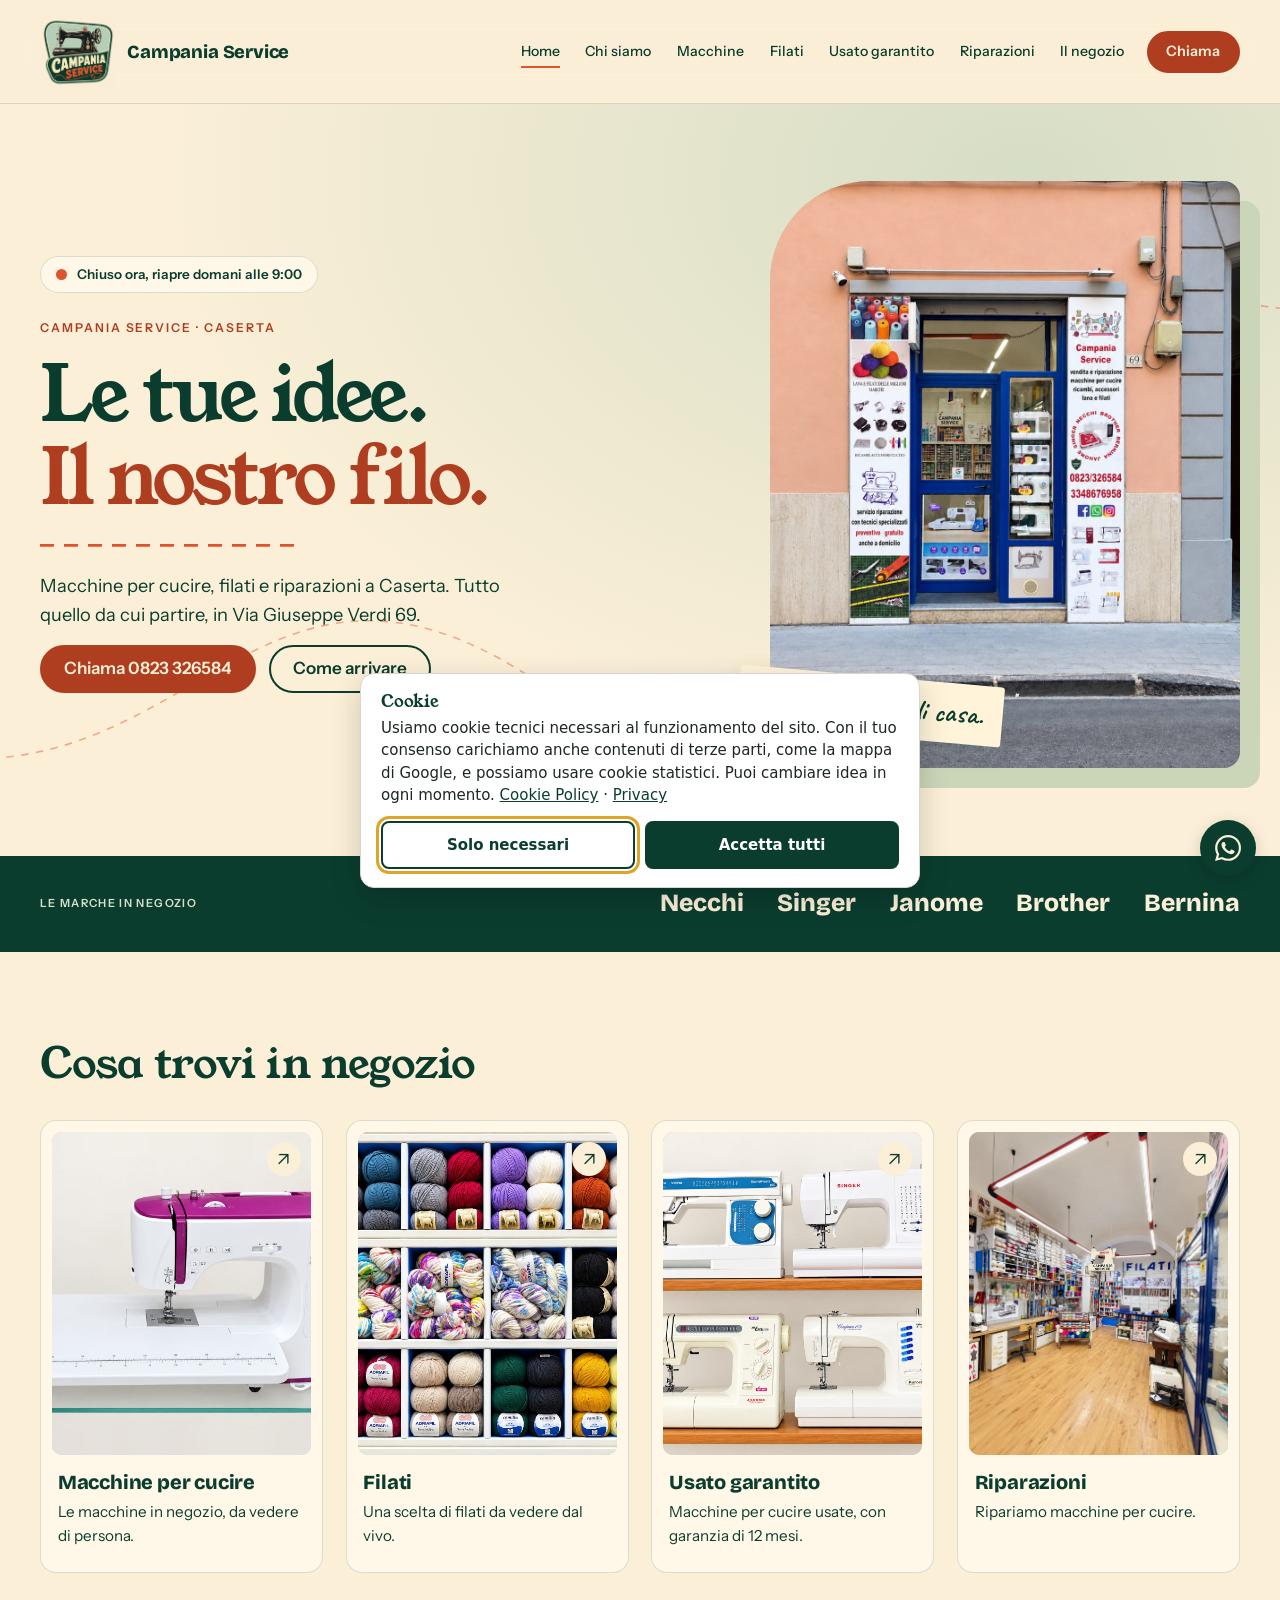
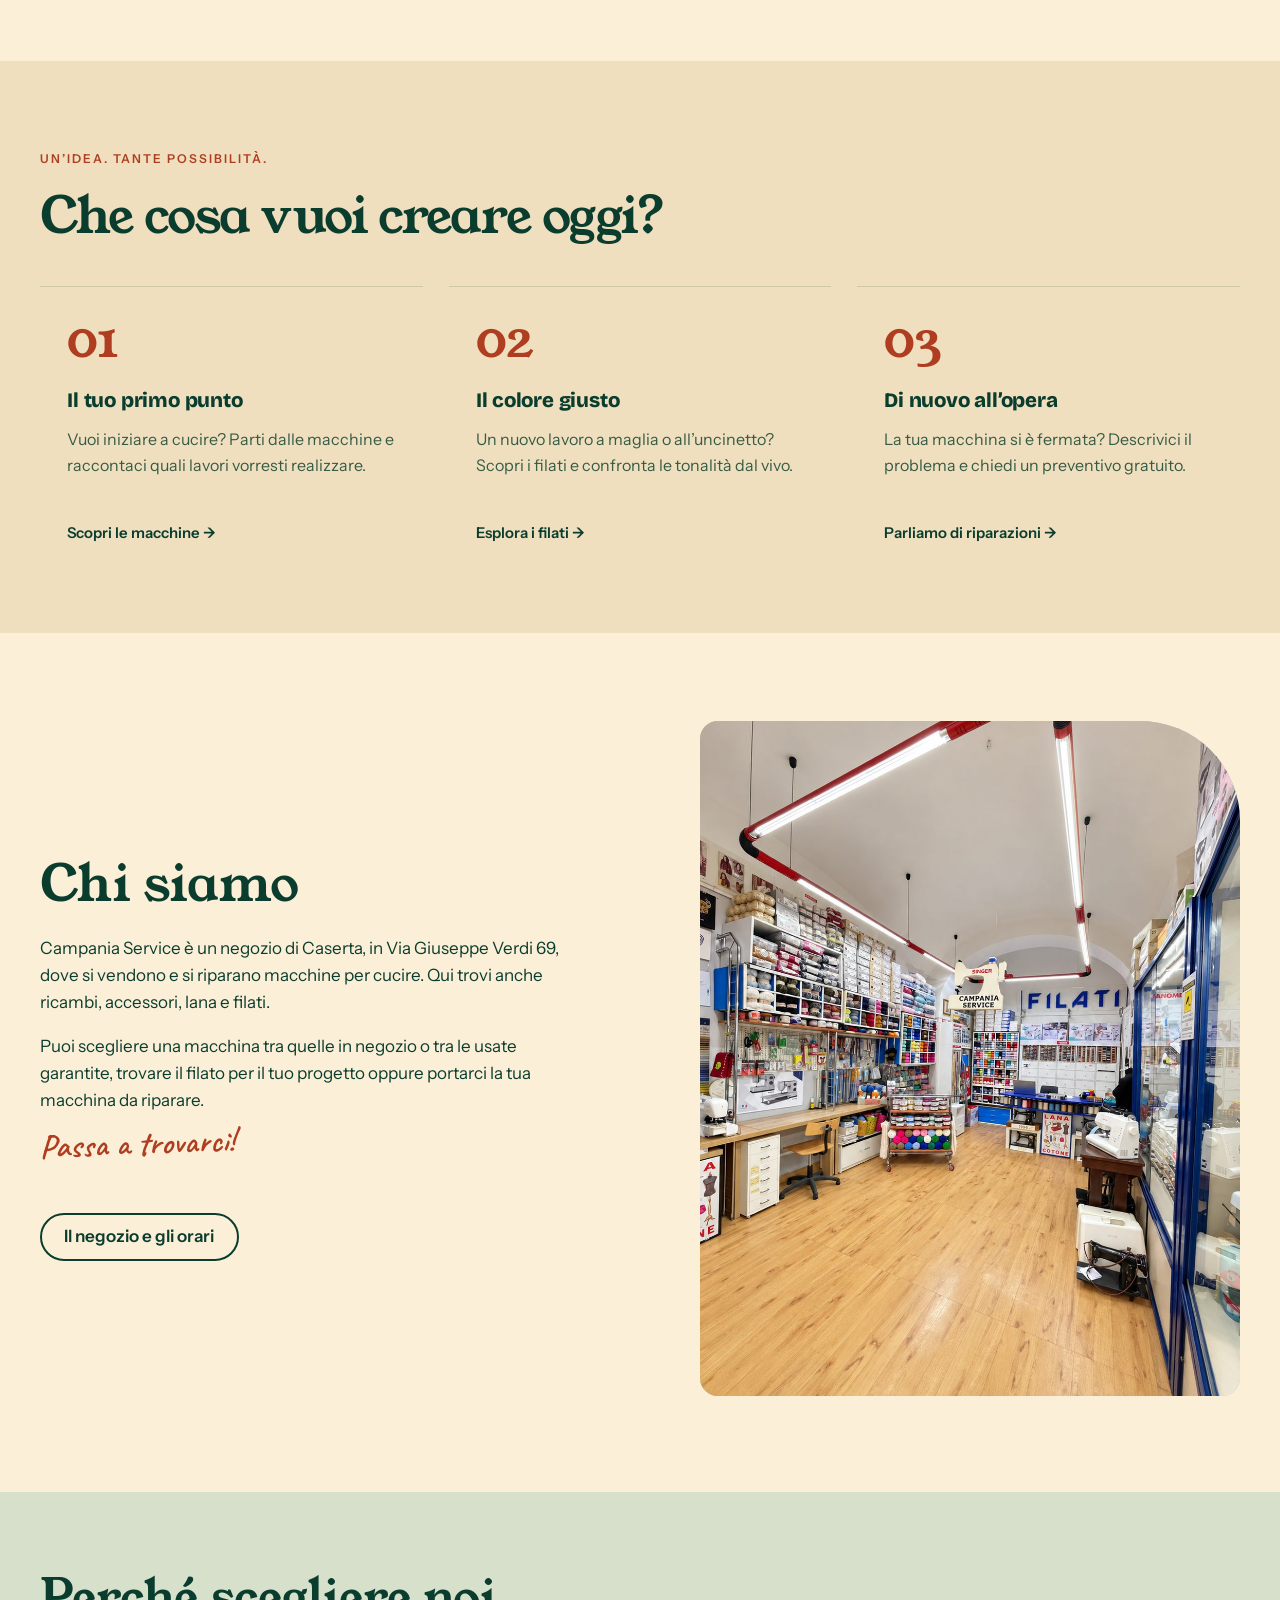
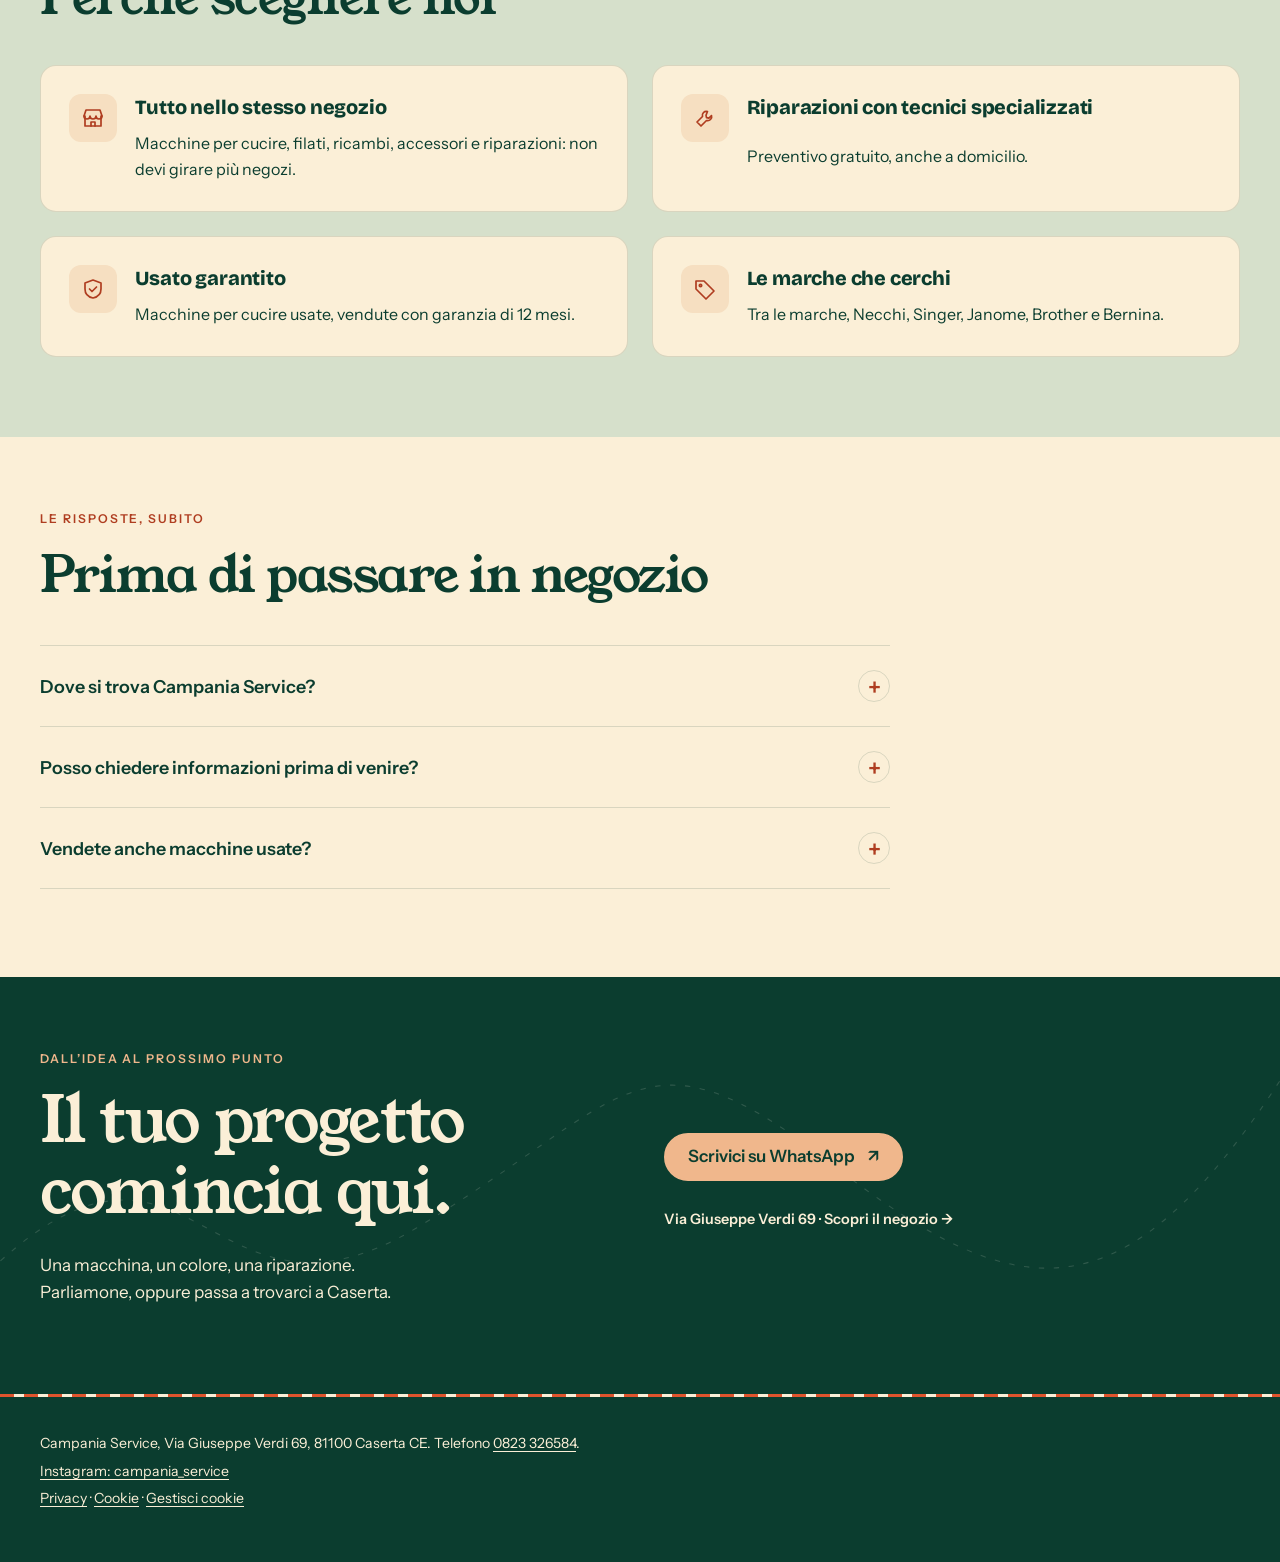
==== commit 53b51fbf: "Add files via upload" ====
--- a/index.html
+++ b/index.html
@@ -2,6 +2,7 @@
 
 <html lang="it">
 <head>
+<meta name="google-site-verification" content="75IpPxEOzW6mDSCvno0umzaSo226j3vHRXAOBRa4RHs" />
 <meta charset="utf-8"/>
 <meta content="width=device-width, initial-scale=1" name="viewport"/>
 <title>Campania Service | Macchine per cucire, filati e riparazioni a Caserta</title>
@@ -154,6 +155,7 @@
 <div class="wrap">
 <p>Campania Service, Via Giuseppe Verdi 69, 81100 Caserta CE. Telefono <a href="tel:+390823326584">0823 326584</a>.</p>
 <p><a href="https://instagram.com/campania_service" rel="noopener" target="_blank">Instagram: campania_service</a></p>
+<p><a href="privacy.html">Privacy</a> · <a href="cookie.html">Cookie</a> · <a href="#" data-cookie-settings>Gestisci cookie</a></p>
 </div>
 </footer>
 <script src="script.js?v=20261009-logo2"></script>
@@ -164,5 +166,6 @@
   </svg>
 </a>
 <script src="modern.js?v=20261009-green-1" defer></script>
+<script src="cookie-banner.js" defer></script>
 </body>
 </html>
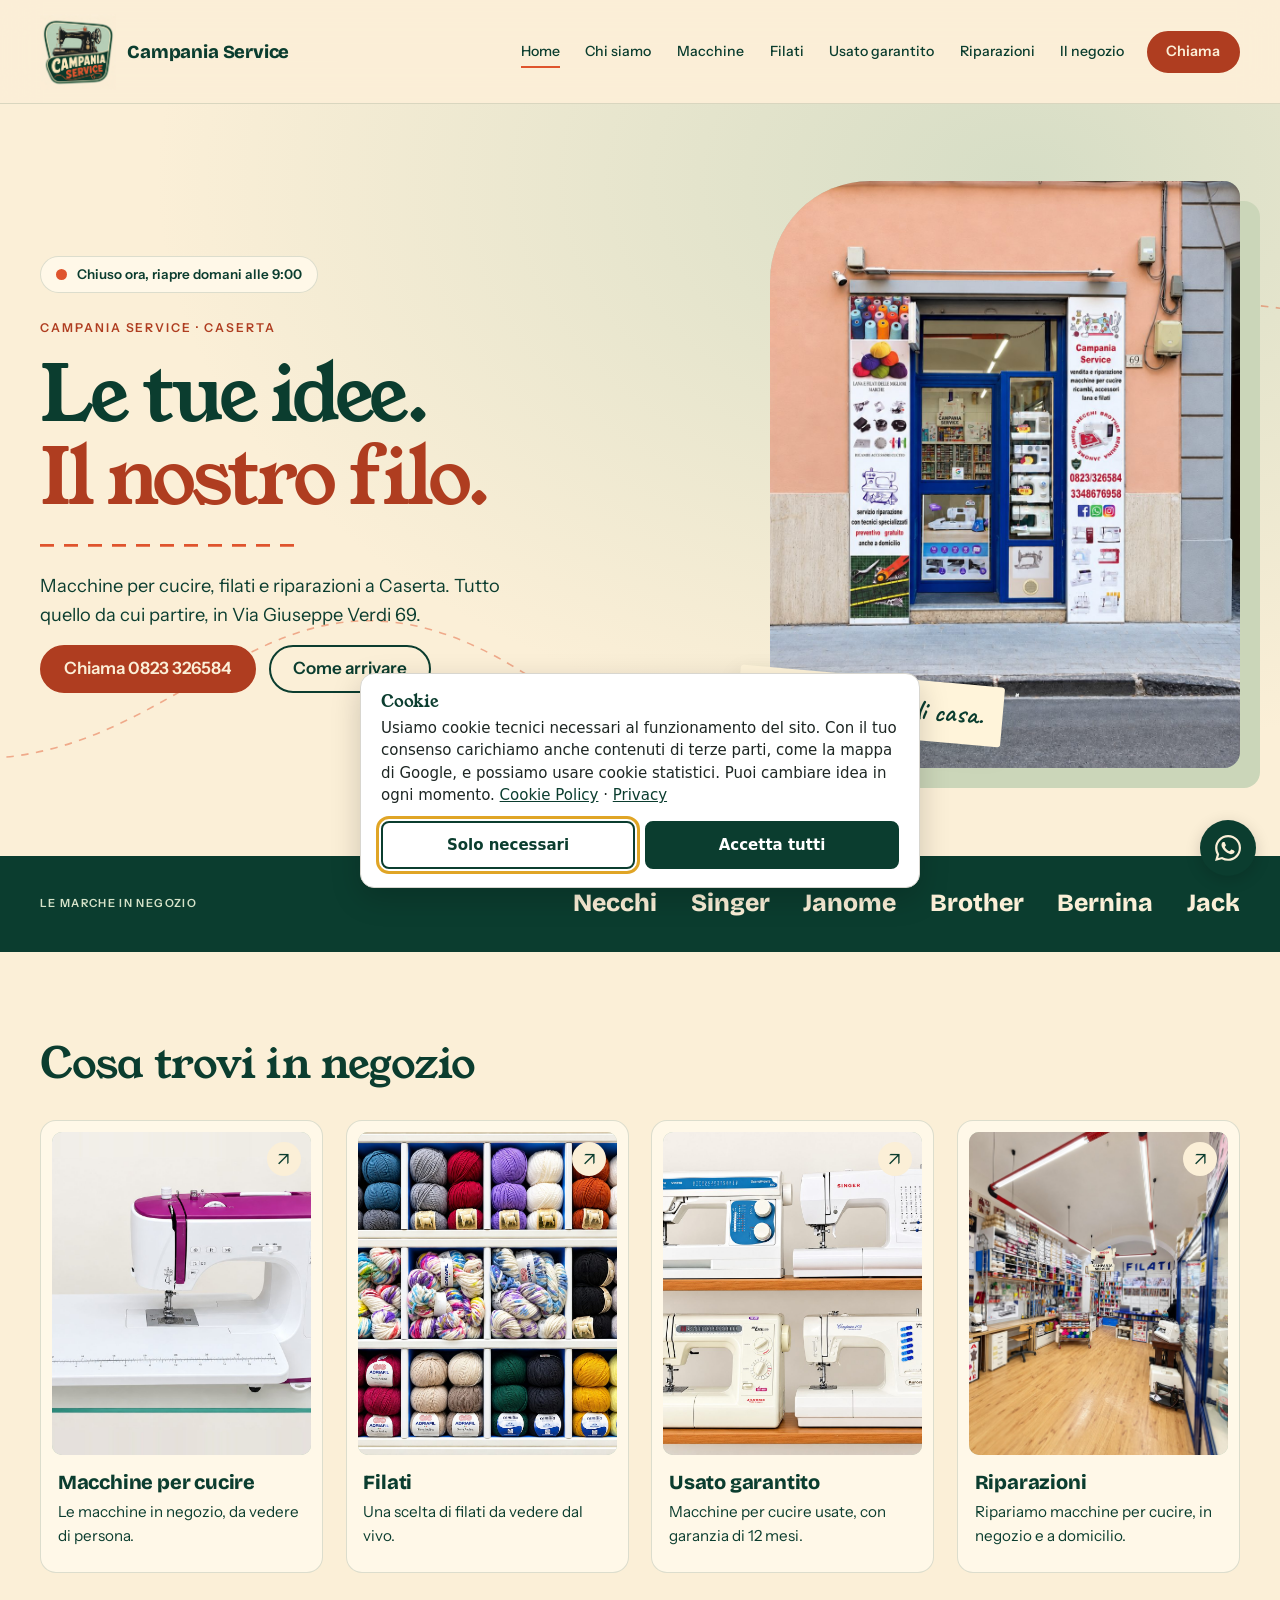
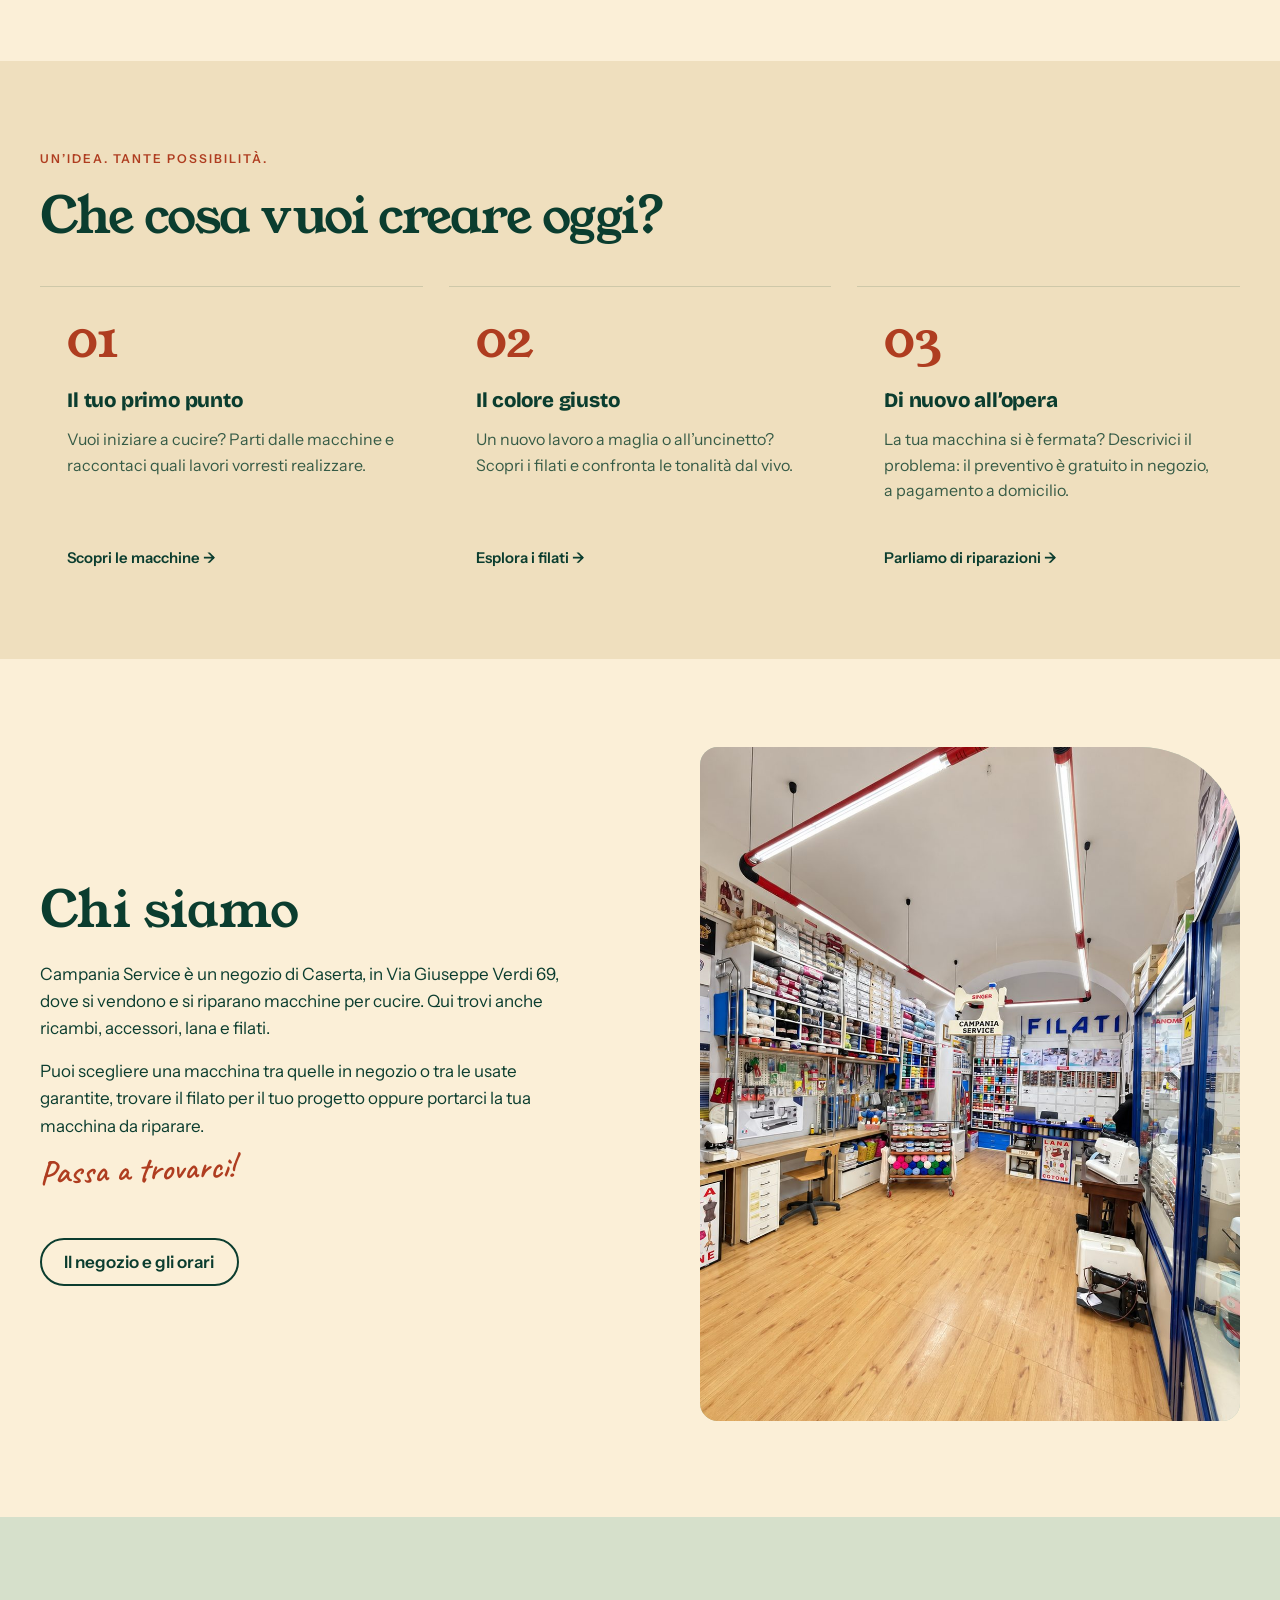
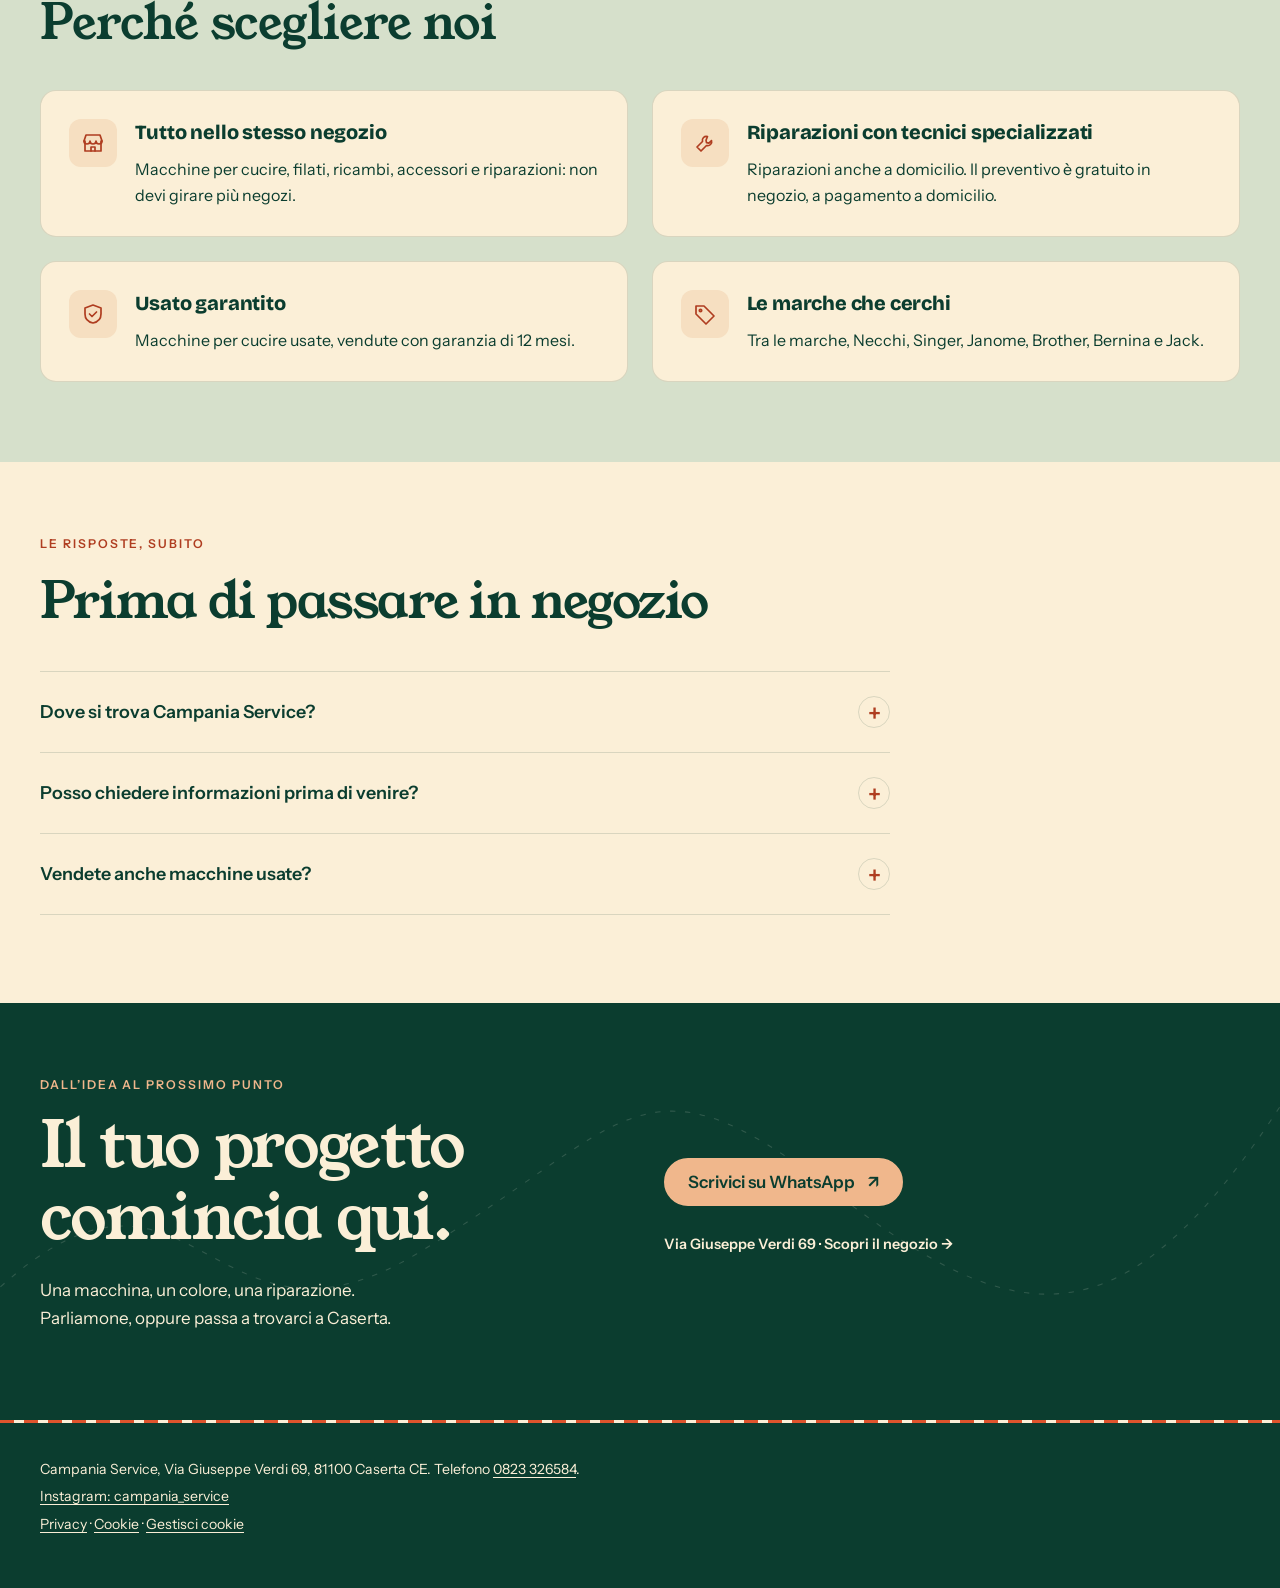
==== commit a00f6c3f: "Add files via upload" ====
--- a/index.html
+++ b/index.html
@@ -36,9 +36,8 @@
   },
   "sameAs": ["https://instagram.com/campania_service"],
   "openingHoursSpecification": [
-    {"@type": "OpeningHoursSpecification", "dayOfWeek": ["Monday","Tuesday","Wednesday","Thursday","Friday"], "opens": "09:00", "closes": "13:00"},
-    {"@type": "OpeningHoursSpecification", "dayOfWeek": ["Monday","Tuesday","Wednesday","Thursday","Friday"], "opens": "16:30", "closes": "20:00"},
-    {"@type": "OpeningHoursSpecification", "dayOfWeek": "Saturday", "opens": "09:00", "closes": "13:00"}
+    {"@type": "OpeningHoursSpecification", "dayOfWeek": ["Monday","Tuesday","Wednesday","Thursday","Friday","Saturday"], "opens": "09:00", "closes": "13:00"},
+    {"@type": "OpeningHoursSpecification", "dayOfWeek": ["Monday","Tuesday","Wednesday","Thursday","Friday","Saturday"], "opens": "16:30", "closes": "20:00"}
   ]
 }
 </script>
@@ -79,7 +78,7 @@
 </div>
 </div>
 </section>
-<section aria-label="Marche in negozio" class="brand-strip"><div class="wrap"><p>Le marche in negozio</p><div class="brand-list"><span>Necchi</span><span>Singer</span><span>Janome</span><span>Brother</span><span>Bernina</span></div></div></section>
+<section aria-label="Marche in negozio" class="brand-strip"><div class="wrap"><p>Le marche in negozio</p><div class="brand-list"><span>Necchi</span><span>Singer</span><span>Janome</span><span>Brother</span><span>Bernina</span><span>Jack</span></div></div></section>
 <section class="home-sec">
 <div class="wrap">
 <h2 class="fx">Cosa trovi in negozio</h2>
@@ -102,12 +101,12 @@
 <a class="tile" href="riparazioni.html">
 <span class="frame rv"><img alt="Interno del negozio" height="1400" loading="lazy" src="images/interno-1.jpg" style="object-position:center 45%" width="1050"/></span>
 <h3 class="fx">Riparazioni</h3>
-<p class="fx">Ripariamo macchine per cucire.</p>
+<p class="fx">Ripariamo macchine per cucire, in negozio e a domicilio.</p>
 </a>
 </div>
 </div>
 </section>
-<section class="modern-section soft-section"><div class="wrap"><div class="section-heading reveal"><p class="eyebrow">Un’idea. Tante possibilità.</p><h2>Che cosa vuoi creare oggi?</h2></div><div class="journey"><article class="journey-card reveal"><span class="step-number">01</span><h3>Il tuo primo punto</h3><p>Vuoi iniziare a cucire? Parti dalle macchine e raccontaci quali lavori vorresti realizzare.</p></article><article class="journey-card reveal"><span class="step-number">02</span><h3>Il colore giusto</h3><p>Un nuovo lavoro a maglia o all’uncinetto? Scopri i filati e confronta le tonalità dal vivo.</p></article><article class="journey-card reveal"><span class="step-number">03</span><h3>Di nuovo all’opera</h3><p>La tua macchina si è fermata? Descrivici il problema e chiedi un preventivo gratuito.</p></article></div><div class="path-links"><a href="macchine.html">Scopri le macchine →</a><a href="filati.html">Esplora i filati →</a><a href="riparazioni.html">Parliamo di riparazioni →</a></div></div></section><section class="about" id="chi-siamo">
+<section class="modern-section soft-section"><div class="wrap"><div class="section-heading reveal"><p class="eyebrow">Un’idea. Tante possibilità.</p><h2>Che cosa vuoi creare oggi?</h2></div><div class="journey"><article class="journey-card reveal"><span class="step-number">01</span><h3>Il tuo primo punto</h3><p>Vuoi iniziare a cucire? Parti dalle macchine e raccontaci quali lavori vorresti realizzare.</p></article><article class="journey-card reveal"><span class="step-number">02</span><h3>Il colore giusto</h3><p>Un nuovo lavoro a maglia o all’uncinetto? Scopri i filati e confronta le tonalità dal vivo.</p></article><article class="journey-card reveal"><span class="step-number">03</span><h3>Di nuovo all’opera</h3><p>La tua macchina si è fermata? Descrivici il problema: il preventivo è gratuito in negozio, a pagamento a domicilio.</p></article></div><div class="path-links"><a href="macchine.html">Scopri le macchine →</a><a href="filati.html">Esplora i filati →</a><a href="riparazioni.html">Parliamo di riparazioni →</a></div></div></section><section class="about" id="chi-siamo">
 <div class="wrap about-grid">
 <div class="about-text">
 <h2 class="fx">Chi siamo</h2>
@@ -133,7 +132,7 @@
 <article class="why-item fx">
 <span class="ico"><svg aria-hidden="true" fill="none" height="24" stroke="currentColor" stroke-width="1.7" viewBox="0 0 24 24" width="24"><path d="M14.5 5.5a4 4 0 00-5 5L4 16l4 4 5.5-5.5a4 4 0 005-5l-2.6 2.6-2.4-.5-.5-2.4z"></path></svg></span>
 <h3>Riparazioni con tecnici specializzati</h3>
-<p>Preventivo gratuito, anche a domicilio.</p>
+<p>Riparazioni anche a domicilio. Il preventivo è gratuito in negozio, a pagamento a domicilio.</p>
 </article>
 <article class="why-item fx">
 <span class="ico"><svg aria-hidden="true" fill="none" height="24" stroke="currentColor" stroke-width="1.7" viewBox="0 0 24 24" width="24"><path d="M12 3l8 3v6c0 4.5-3.2 8-8 9-4.8-1-8-4.5-8-9V6z"></path><path d="M8.5 12l2.5 2.5 4.5-4.5"></path></svg></span>
@@ -143,7 +142,7 @@
 <article class="why-item fx">
 <span class="ico"><svg aria-hidden="true" fill="none" height="24" stroke="currentColor" stroke-width="1.7" viewBox="0 0 24 24" width="24"><path d="M3 12V4h8l10 10-8 8z"></path><circle cx="7.5" cy="8.5" r="1.2"></circle></svg></span>
 <h3>Le marche che cerchi</h3>
-<p>Tra le marche, Necchi, Singer, Janome, Brother e Bernina.</p>
+<p>Tra le marche, Necchi, Singer, Janome, Brother, Bernina e Jack.</p>
 </article>
 </div>
 </div>
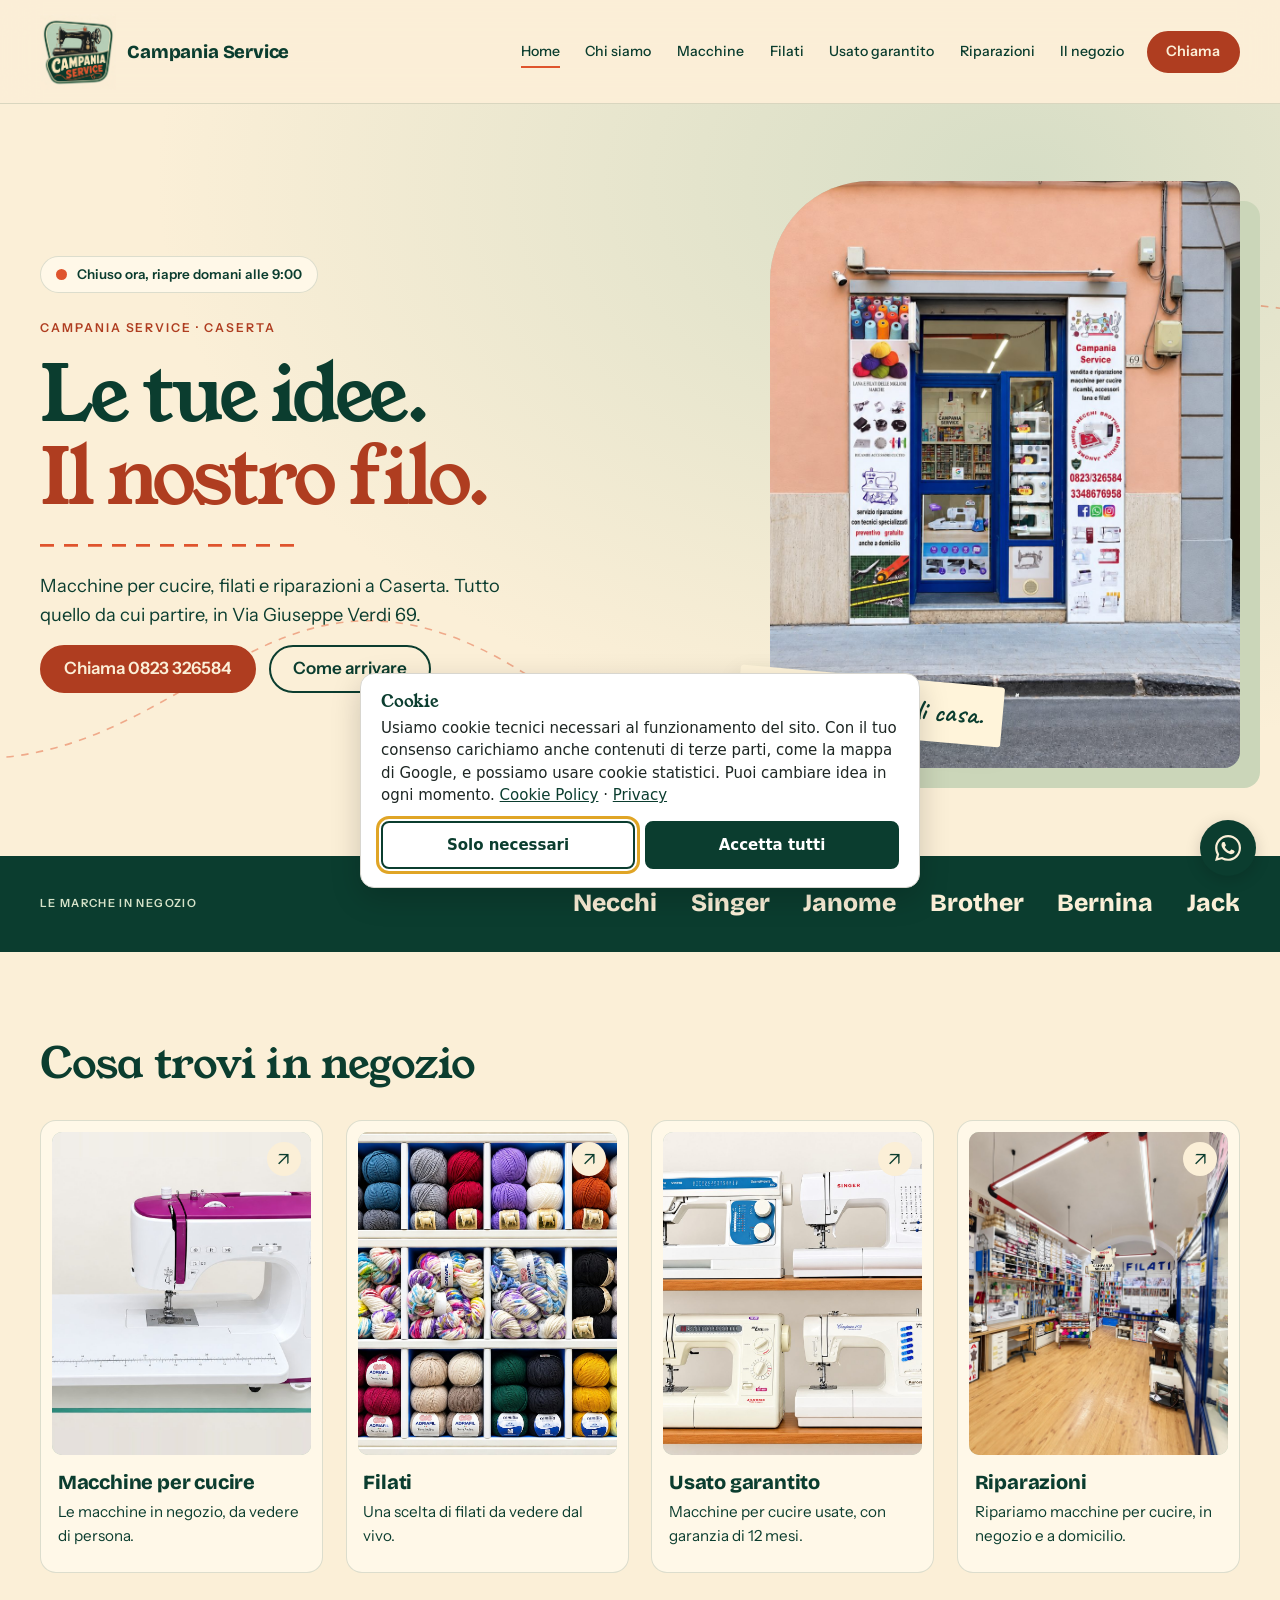
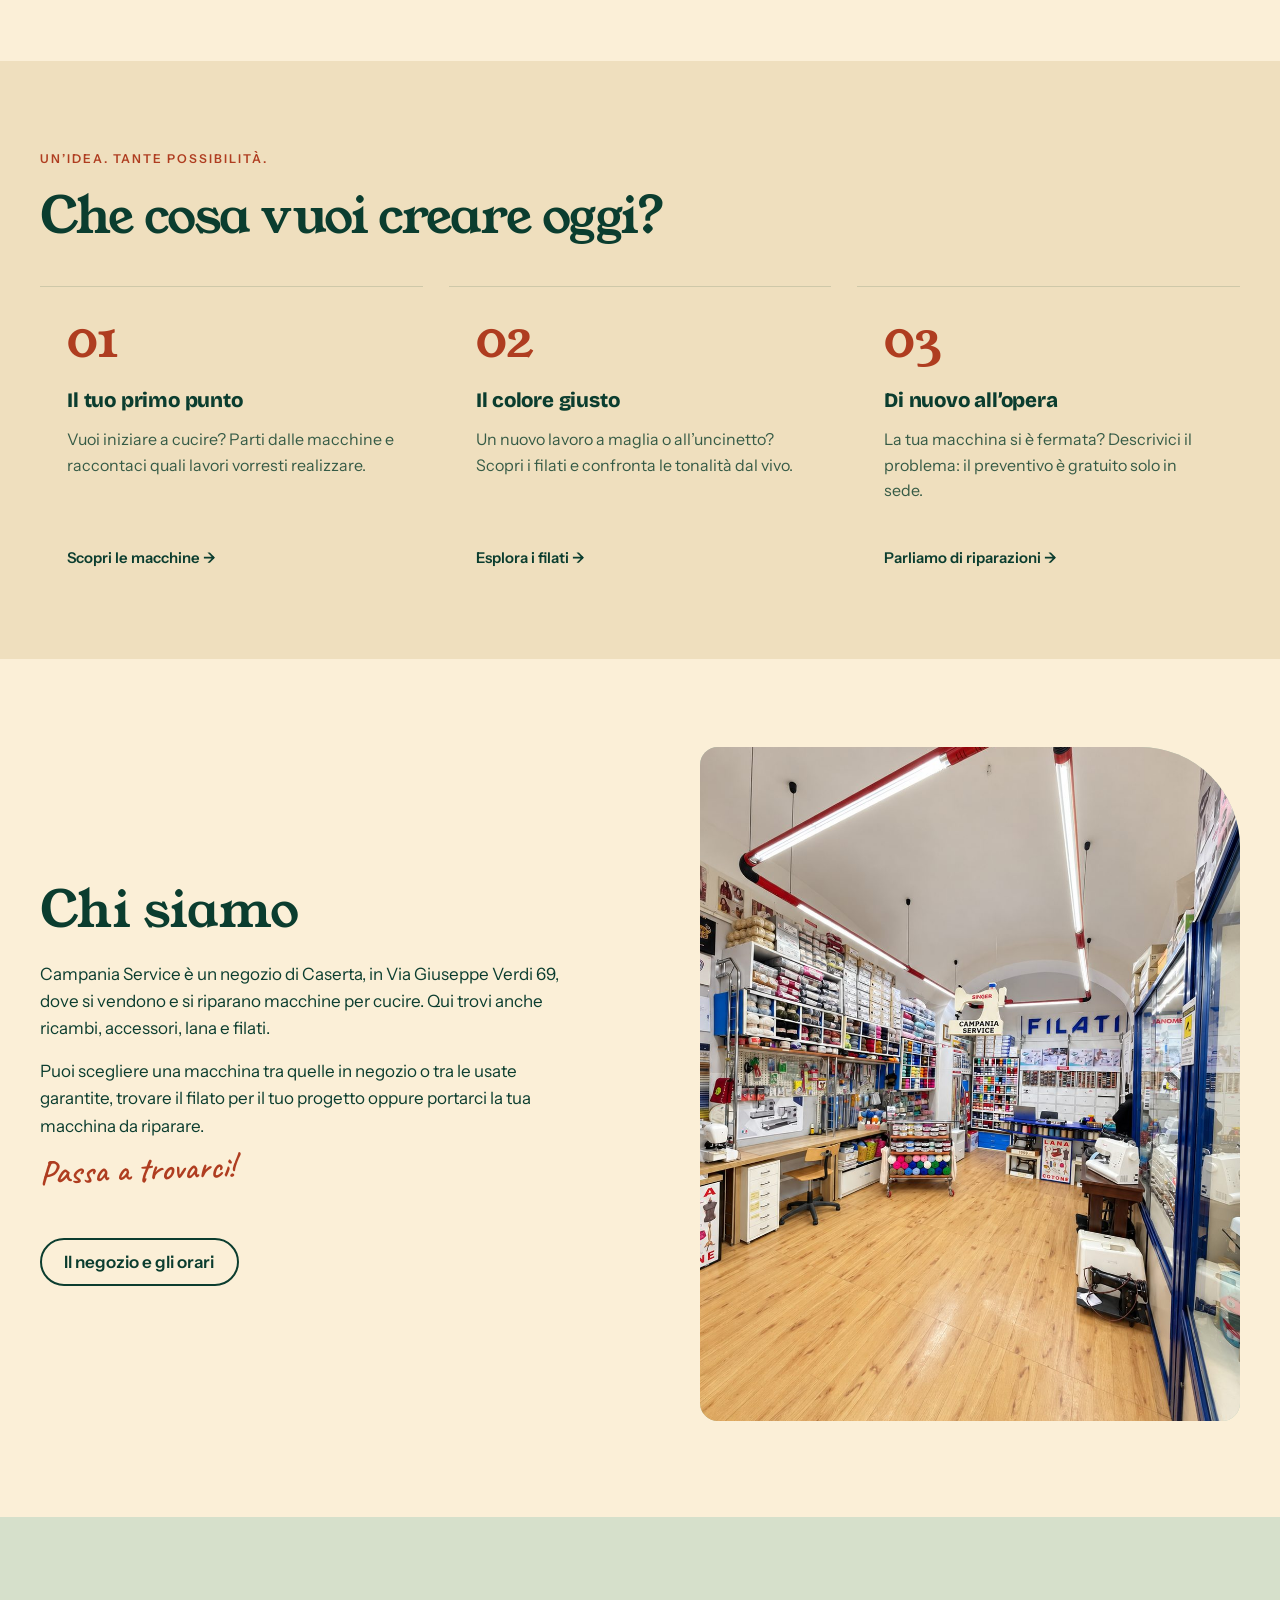
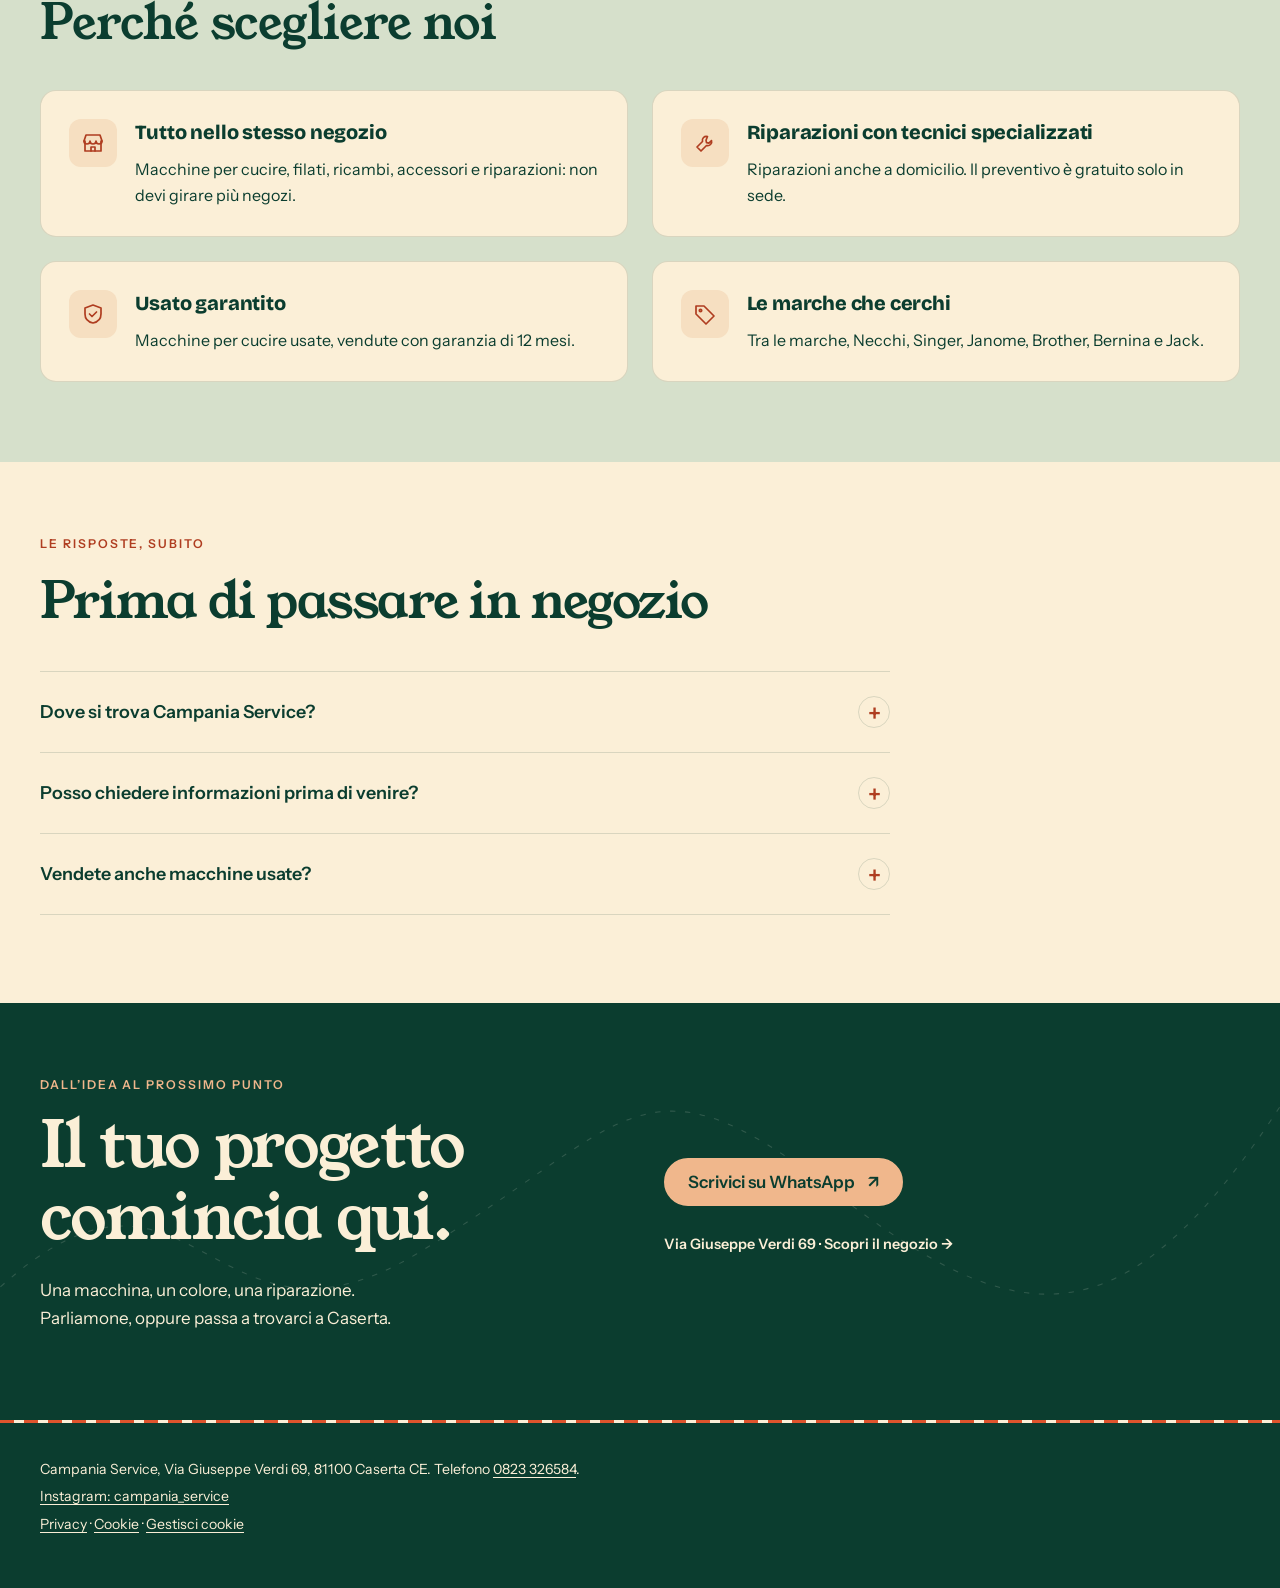
==== commit d7879054: "Add files via upload" ====
--- a/index.html
+++ b/index.html
@@ -106,7 +106,7 @@
 </div>
 </div>
 </section>
-<section class="modern-section soft-section"><div class="wrap"><div class="section-heading reveal"><p class="eyebrow">Un’idea. Tante possibilità.</p><h2>Che cosa vuoi creare oggi?</h2></div><div class="journey"><article class="journey-card reveal"><span class="step-number">01</span><h3>Il tuo primo punto</h3><p>Vuoi iniziare a cucire? Parti dalle macchine e raccontaci quali lavori vorresti realizzare.</p></article><article class="journey-card reveal"><span class="step-number">02</span><h3>Il colore giusto</h3><p>Un nuovo lavoro a maglia o all’uncinetto? Scopri i filati e confronta le tonalità dal vivo.</p></article><article class="journey-card reveal"><span class="step-number">03</span><h3>Di nuovo all’opera</h3><p>La tua macchina si è fermata? Descrivici il problema: il preventivo è gratuito in negozio, a pagamento a domicilio.</p></article></div><div class="path-links"><a href="macchine.html">Scopri le macchine →</a><a href="filati.html">Esplora i filati →</a><a href="riparazioni.html">Parliamo di riparazioni →</a></div></div></section><section class="about" id="chi-siamo">
+<section class="modern-section soft-section"><div class="wrap"><div class="section-heading reveal"><p class="eyebrow">Un’idea. Tante possibilità.</p><h2>Che cosa vuoi creare oggi?</h2></div><div class="journey"><article class="journey-card reveal"><span class="step-number">01</span><h3>Il tuo primo punto</h3><p>Vuoi iniziare a cucire? Parti dalle macchine e raccontaci quali lavori vorresti realizzare.</p></article><article class="journey-card reveal"><span class="step-number">02</span><h3>Il colore giusto</h3><p>Un nuovo lavoro a maglia o all’uncinetto? Scopri i filati e confronta le tonalità dal vivo.</p></article><article class="journey-card reveal"><span class="step-number">03</span><h3>Di nuovo all’opera</h3><p>La tua macchina si è fermata? Descrivici il problema: il preventivo è gratuito solo in sede.</p></article></div><div class="path-links"><a href="macchine.html">Scopri le macchine →</a><a href="filati.html">Esplora i filati →</a><a href="riparazioni.html">Parliamo di riparazioni →</a></div></div></section><section class="about" id="chi-siamo">
 <div class="wrap about-grid">
 <div class="about-text">
 <h2 class="fx">Chi siamo</h2>
@@ -132,7 +132,7 @@
 <article class="why-item fx">
 <span class="ico"><svg aria-hidden="true" fill="none" height="24" stroke="currentColor" stroke-width="1.7" viewBox="0 0 24 24" width="24"><path d="M14.5 5.5a4 4 0 00-5 5L4 16l4 4 5.5-5.5a4 4 0 005-5l-2.6 2.6-2.4-.5-.5-2.4z"></path></svg></span>
 <h3>Riparazioni con tecnici specializzati</h3>
-<p>Riparazioni anche a domicilio. Il preventivo è gratuito in negozio, a pagamento a domicilio.</p>
+<p>Riparazioni anche a domicilio. Il preventivo è gratuito solo in sede.</p>
 </article>
 <article class="why-item fx">
 <span class="ico"><svg aria-hidden="true" fill="none" height="24" stroke="currentColor" stroke-width="1.7" viewBox="0 0 24 24" width="24"><path d="M12 3l8 3v6c0 4.5-3.2 8-8 9-4.8-1-8-4.5-8-9V6z"></path><path d="M8.5 12l2.5 2.5 4.5-4.5"></path></svg></span>
